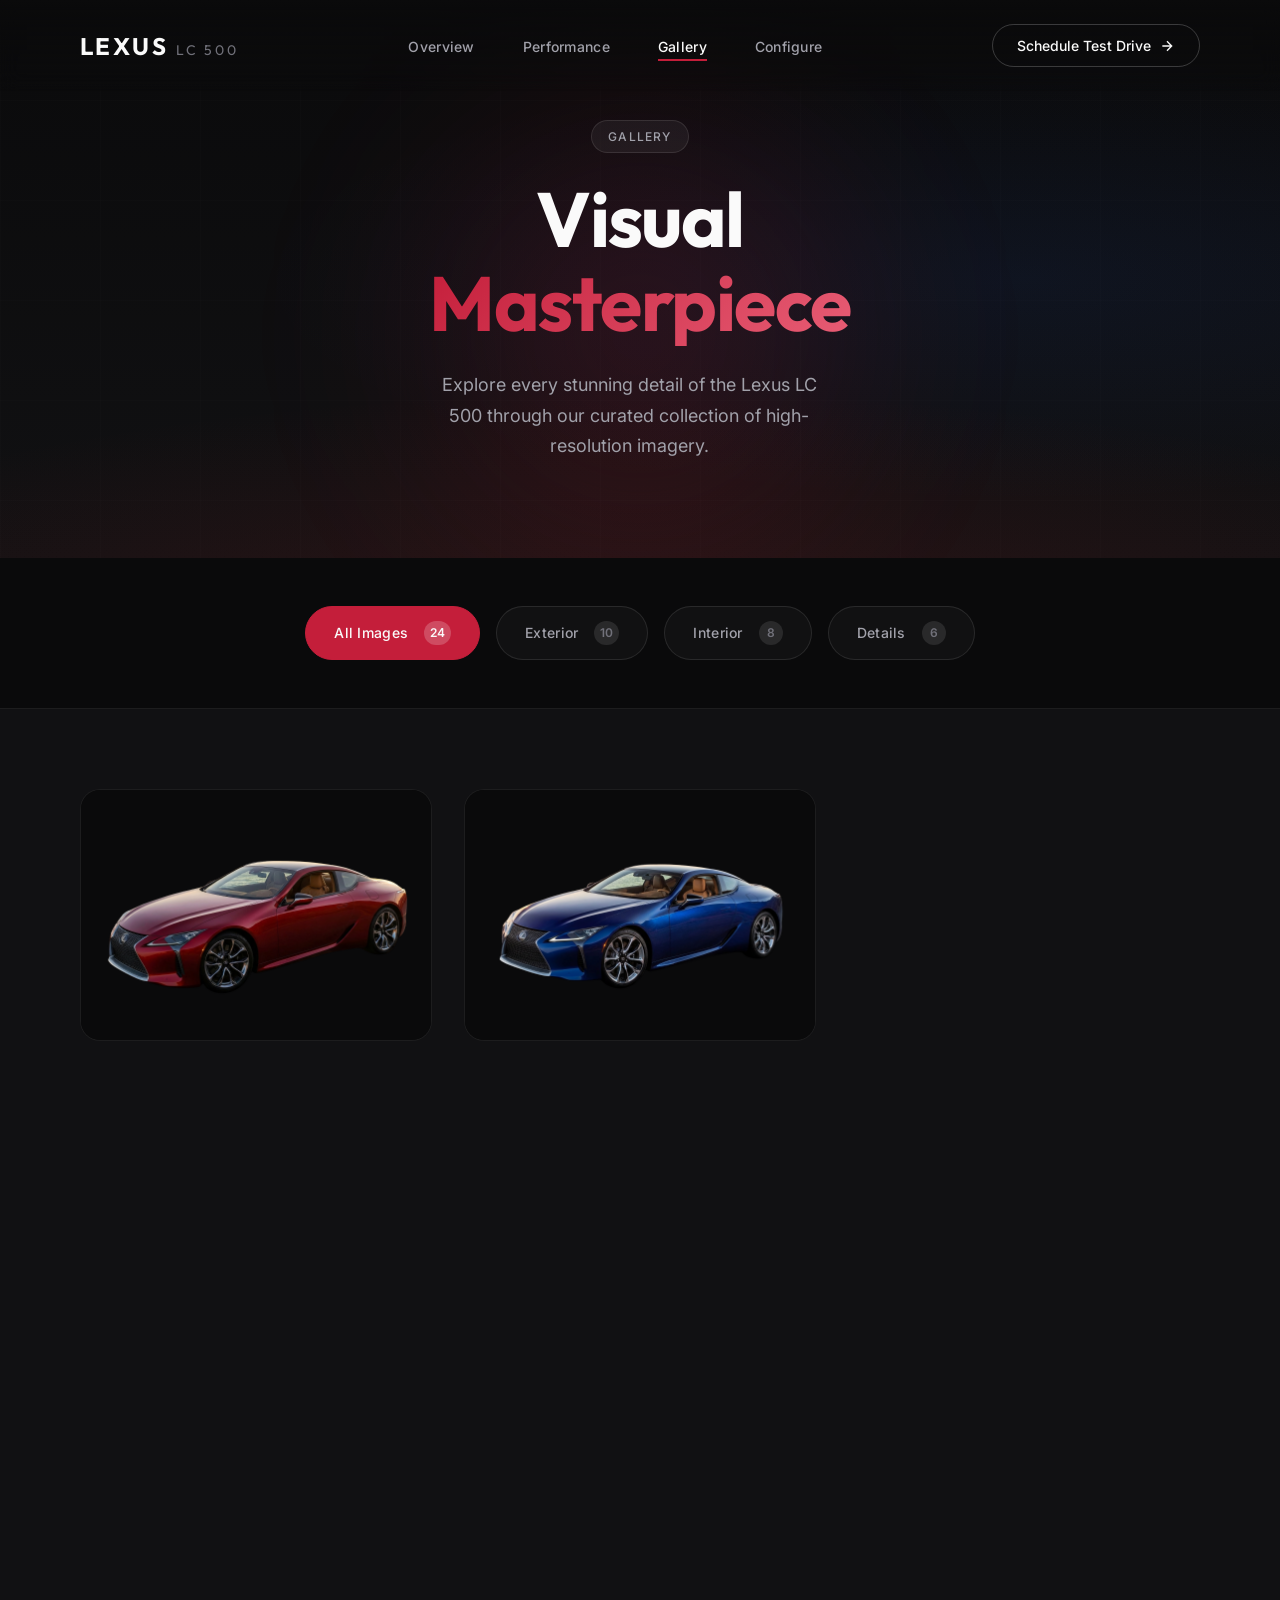
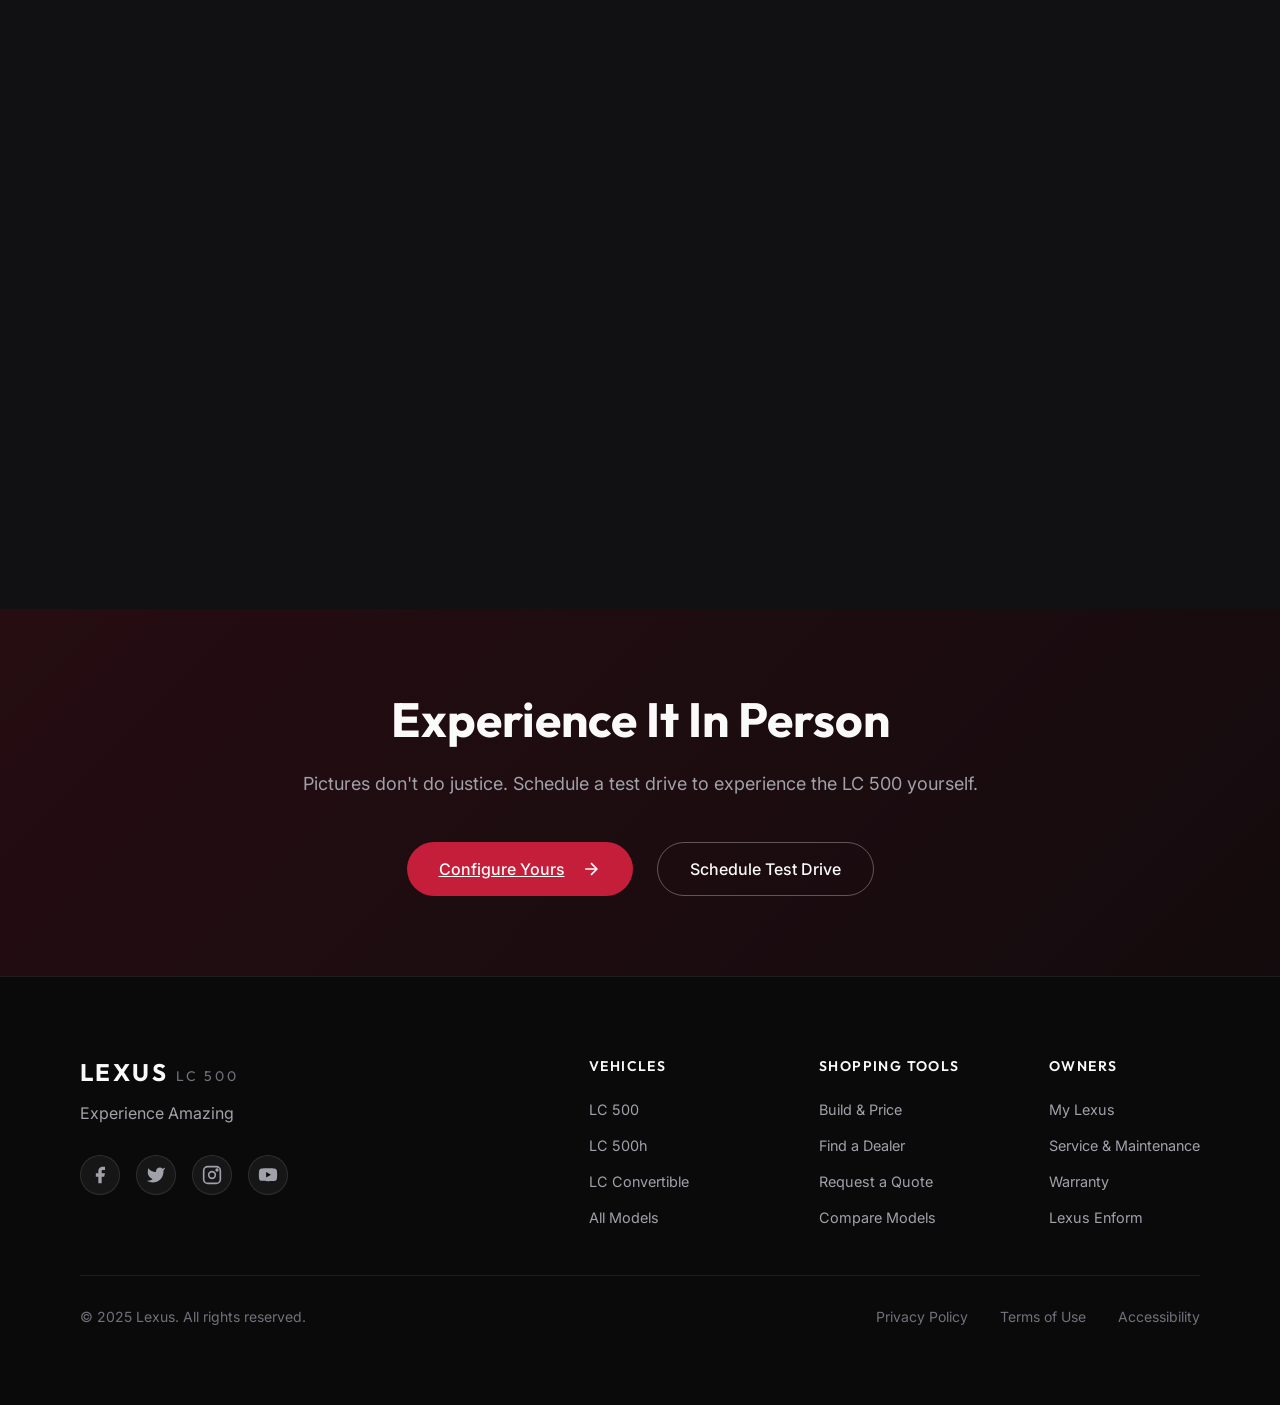
==== gallery.html @ 7bd3a589 "Update project files" ====
<!DOCTYPE html>
<html lang="en">
<head>
  <meta charset="UTF-8">
  <meta name="viewport" content="width=device-width, initial-scale=1.0, maximum-scale=5.0, user-scalable=yes">
  <title>Lexus LC 500 | Gallery</title>
  <link rel="stylesheet" href="style.css">
  <link rel="stylesheet" href="gallery.css">
  <link rel="preconnect" href="https://fonts.googleapis.com">
  <link rel="preconnect" href="https://fonts.gstatic.com" crossorigin>
  <link href="https://fonts.googleapis.com/css2?family=Inter:wght@300;400;500;600;700&family=Outfit:wght@300;400;500;600;700;800&display=swap" rel="stylesheet">
</head>
<body>
  <!-- Navigation -->
  <nav class="navbar">
    <div class="logo">
      <span class="logo-text">LEXUS</span>
      <span class="logo-accent">LC 500</span>
    </div>
    <ul class="nav-links">
      <li><a href="overview.html" class="nav-link">Overview</a></li>
      <li><a href="performance.html" class="nav-link">Performance</a></li>
      <li><a href="gallery.html" class="nav-link active">Gallery</a></li>
      <li><a href="index.html" class="nav-link">Configure</a></li>
    </ul>
    <button class="hamburger" aria-label="Toggle menu" aria-expanded="false">
      <span class="hamburger-line"></span>
      <span class="hamburger-line"></span>
      <span class="hamburger-line"></span>
    </button>
    <button class="cta-button">
      <span>Schedule Test Drive</span>
      <svg width="16" height="16" viewBox="0 0 24 24" fill="none" stroke="currentColor" stroke-width="2">
        <path d="M5 12h14M12 5l7 7-7 7"/>
      </svg>
    </button>
  </nav>

  <!-- Mobile Navigation -->
  <div class="mobile-nav-overlay"></div>
  <div class="mobile-nav">
    <ul class="mobile-nav-links">
      <li><a href="overview.html" class="mobile-nav-link">Overview</a></li>
      <li><a href="performance.html" class="mobile-nav-link">Performance</a></li>
      <li><a href="gallery.html" class="mobile-nav-link active">Gallery</a></li>
      <li><a href="index.html" class="mobile-nav-link">Configure</a></li>
    </ul>
    <button class="mobile-cta-button">
      Schedule Test Drive
      <svg width="16" height="16" viewBox="0 0 24 24" fill="none" stroke="currentColor" stroke-width="2">
        <path d="M5 12h14M12 5l7 7-7 7"/>
      </svg>
    </button>
  </div>

  <!-- Gallery Hero -->
  <section class="gallery-hero">
    <div class="bg-gradient"></div>
    <div class="bg-glow"></div>
    <div class="grid-overlay"></div>
    
    <div class="gallery-hero-content">
      <span class="badge">Gallery</span>
      <h1 class="headline">
        <span class="line">Visual</span>
        <span class="line accent">Masterpiece</span>
      </h1>
      <p class="subtitle">
        Explore every stunning detail of the Lexus LC 500 through our curated collection of high-resolution imagery.
      </p>
    </div>
  </section>

  <!-- Gallery Filters -->
  <section class="gallery-filters-section">
    <div class="filters-container">
      <button class="gallery-filter-btn active" data-filter="all">
        <span>All Images</span>
        <span class="filter-count">24</span>
      </button>
      <button class="gallery-filter-btn" data-filter="exterior">
        <span>Exterior</span>
        <span class="filter-count">10</span>
      </button>
      <button class="gallery-filter-btn" data-filter="interior">
        <span>Interior</span>
        <span class="filter-count">8</span>
      </button>
      <button class="gallery-filter-btn" data-filter="details">
        <span>Details</span>
        <span class="filter-count">6</span>
      </button>
    </div>
  </section>

  <!-- Gallery Grid -->
  <section class="gallery-main">
    <div class="gallery-grid-enhanced">
      <!-- Exterior Images -->
      <div class="gallery-card" data-category="exterior">
        <div class="gallery-card-image">
          <img src="Img/Lexus LC 500 in Infrared color.png" alt="LC 500 Infrared" loading="lazy">
        </div>
        <div class="gallery-card-overlay">
          <div class="gallery-card-info">
            <h3 class="gallery-card-title">Infrared Elegance</h3>
            <p class="gallery-card-category">Exterior</p>
          </div>
          <button class="gallery-expand-btn" aria-label="View fullscreen">
            <svg width="20" height="20" viewBox="0 0 24 24" fill="none" stroke="currentColor" stroke-width="2">
              <path d="M15 3h6v6M9 21H3v-6M21 3l-7 7M3 21l7-7"/>
            </svg>
          </button>
        </div>
      </div>

      <div class="gallery-card" data-category="exterior">
        <div class="gallery-card-image">
          <img src="Img/Lexus LC 500 in Structural Blue.png" alt="LC 500 Structural Blue" loading="lazy">
        </div>
        <div class="gallery-card-overlay">
          <div class="gallery-card-info">
            <h3 class="gallery-card-title">Structural Blue</h3>
            <p class="gallery-card-category">Exterior</p>
          </div>
          <button class="gallery-expand-btn" aria-label="View fullscreen">
            <svg width="20" height="20" viewBox="0 0 24 24" fill="none" stroke="currentColor" stroke-width="2">
              <path d="M15 3h6v6M9 21H3v-6M21 3l-7 7M3 21l7-7"/>
            </svg>
          </button>
        </div>
      </div>

      <div class="gallery-card gallery-card-large" data-category="exterior">
        <div class="gallery-card-image">
          <img src="Img/LC 500 Exterior.png" alt="LC 500 Side Profile" loading="lazy">
        </div>
        <div class="gallery-card-overlay">
          <div class="gallery-card-info">
            <h3 class="gallery-card-title">Flowing Lines</h3>
            <p class="gallery-card-category">Exterior</p>
          </div>
          <button class="gallery-expand-btn" aria-label="View fullscreen">
            <svg width="20" height="20" viewBox="0 0 24 24" fill="none" stroke="currentColor" stroke-width="2">
              <path d="M15 3h6v6M9 21H3v-6M21 3l-7 7M3 21l7-7"/>
            </svg>
          </button>
        </div>
      </div>

      <div class="gallery-card" data-category="exterior">
        <div class="gallery-card-image">
          <img src="Img/Lexus LC 500 in Caviar Black.png" alt="LC 500 Caviar Black" loading="lazy">
        </div>
        <div class="gallery-card-overlay">
          <div class="gallery-card-info">
            <h3 class="gallery-card-title">Caviar Black</h3>
            <p class="gallery-card-category">Exterior</p>
          </div>
          <button class="gallery-expand-btn" aria-label="View fullscreen">
            <svg width="20" height="20" viewBox="0 0 24 24" fill="none" stroke="currentColor" stroke-width="2">
              <path d="M15 3h6v6M9 21H3v-6M21 3l-7 7M3 21l7-7"/>
            </svg>
          </button>
        </div>
      </div>

      <div class="gallery-card" data-category="exterior">
        <div class="gallery-card-image">
          <img src="Img/Lexus LC 500 in Ultra White.png" alt="LC 500 Ultra White" loading="lazy">
        </div>
        <div class="gallery-card-overlay">
          <div class="gallery-card-info">
            <h3 class="gallery-card-title">Ultra White</h3>
            <p class="gallery-card-category">Exterior</p>
          </div>
          <button class="gallery-expand-btn" aria-label="View fullscreen">
            <svg width="20" height="20" viewBox="0 0 24 24" fill="none" stroke="currentColor" stroke-width="2">
              <path d="M15 3h6v6M9 21H3v-6M21 3l-7 7M3 21l7-7"/>
            </svg>
          </button>
        </div>
      </div>

      <!-- Interior Images -->
      <div class="gallery-card gallery-card-wide" data-category="interior">
        <div class="gallery-card-image">
          <img src="Img/LC 500 Interior.png" alt="LC 500 Interior Dashboard" loading="lazy">
        </div>
        <div class="gallery-card-overlay">
          <div class="gallery-card-info">
            <h3 class="gallery-card-title">Driver-Centric Cockpit</h3>
            <p class="gallery-card-category">Interior</p>
          </div>
          <button class="gallery-expand-btn" aria-label="View fullscreen">
            <svg width="20" height="20" viewBox="0 0 24 24" fill="none" stroke="currentColor" stroke-width="2">
              <path d="M15 3h6v6M9 21H3v-6M21 3l-7 7M3 21l7-7"/>
            </svg>
          </button>
        </div>
      </div>

      <div class="gallery-card" data-category="interior">
        <div class="gallery-card-image">
          <img src="Img/LC 500 Seats.png" alt="LC 500 Leather Seats" loading="lazy">
        </div>
        <div class="gallery-card-overlay">
          <div class="gallery-card-info">
            <h3 class="gallery-card-title">Crafted Seating</h3>
            <p class="gallery-card-category">Interior</p>
          </div>
          <button class="gallery-expand-btn" aria-label="View fullscreen">
            <svg width="20" height="20" viewBox="0 0 24 24" fill="none" stroke="currentColor" stroke-width="2">
              <path d="M15 3h6v6M9 21H3v-6M21 3l-7 7M3 21l7-7"/>
            </svg>
          </button>
        </div>
      </div>

      <!-- Detail Images -->
      <div class="gallery-card" data-category="details">
        <div class="gallery-card-image">
          <img src="Img/LC 500 Headlight.png" alt="LC 500 LED Headlight" loading="lazy">
        </div>
        <div class="gallery-card-overlay">
          <div class="gallery-card-info">
            <h3 class="gallery-card-title">LED Precision</h3>
            <p class="gallery-card-category">Details</p>
          </div>
          <button class="gallery-expand-btn" aria-label="View fullscreen">
            <svg width="20" height="20" viewBox="0 0 24 24" fill="none" stroke="currentColor" stroke-width="2">
              <path d="M15 3h6v6M9 21H3v-6M21 3l-7 7M3 21l7-7"/>
            </svg>
          </button>
        </div>
      </div>

      <div class="gallery-card gallery-card-tall" data-category="details">
        <div class="gallery-card-image">
          <img src="Img/LC 500 Wheels.png" alt="LC 500 Forged Wheels" loading="lazy">
        </div>
        <div class="gallery-card-overlay">
          <div class="gallery-card-info">
            <h3 class="gallery-card-title">Forged Perfection</h3>
            <p class="gallery-card-category">Details</p>
          </div>
          <button class="gallery-expand-btn" aria-label="View fullscreen">
            <svg width="20" height="20" viewBox="0 0 24 24" fill="none" stroke="currentColor" stroke-width="2">
              <path d="M15 3h6v6M9 21H3v-6M21 3l-7 7M3 21l7-7"/>
            </svg>
          </button>
        </div>
      </div>

      <div class="gallery-card" data-category="exterior">
        <div class="gallery-card-image">
          <img src="Img/LC 500 Rear.png" alt="LC 500 Rear View" loading="lazy">
        </div>
        <div class="gallery-card-overlay">
          <div class="gallery-card-info">
            <h3 class="gallery-card-title">Sculpted Rear</h3>
            <p class="gallery-card-category">Exterior</p>
          </div>
          <button class="gallery-expand-btn" aria-label="View fullscreen">
            <svg width="20" height="20" viewBox="0 0 24 24" fill="none" stroke="currentColor" stroke-width="2">
              <path d="M15 3h6v6M9 21H3v-6M21 3l-7 7M3 21l7-7"/>
            </svg>
          </button>
        </div>
      </div>

      <div class="gallery-card" data-category="details">
        <div class="gallery-card-image">
          <img src="Img/Spindle Grille.png" alt="Spindle Grille Detail" loading="lazy">
        </div>
        <div class="gallery-card-overlay">
          <div class="gallery-card-info">
            <h3 class="gallery-card-title">Signature Grille</h3>
            <p class="gallery-card-category">Details</p>
          </div>
          <button class="gallery-expand-btn" aria-label="View fullscreen">
            <svg width="20" height="20" viewBox="0 0 24 24" fill="none" stroke="currentColor" stroke-width="2">
              <path d="M15 3h6v6M9 21H3v-6M21 3l-7 7M3 21l7-7"/>
            </svg>
          </button>
        </div>
      </div>

      <div class="gallery-card" data-category="exterior">
        <div class="gallery-card-image">
          <img src="Img/Flowing Silhouette.png" alt="Flowing Silhouette" loading="lazy">
        </div>
        <div class="gallery-card-overlay">
          <div class="gallery-card-info">
            <h3 class="gallery-card-title">Dynamic Profile</h3>
            <p class="gallery-card-category">Exterior</p>
          </div>
          <button class="gallery-expand-btn" aria-label="View fullscreen">
            <svg width="20" height="20" viewBox="0 0 24 24" fill="none" stroke="currentColor" stroke-width="2">
              <path d="M15 3h6v6M9 21H3v-6M21 3l-7 7M3 21l7-7"/>
            </svg>
          </button>
        </div>
      </div>
    </div>
  </section>

  <!-- Lightbox Modal -->
  <div class="lightbox-overlay" id="lightbox">
    <button class="lightbox-close" id="lightboxClose" aria-label="Close lightbox">
      <svg width="32" height="32" viewBox="0 0 24 24" fill="none" stroke="currentColor" stroke-width="2">
        <path d="M18 6L6 18M6 6l12 12"/>
      </svg>
    </button>
    
    <button class="lightbox-nav lightbox-prev" id="lightboxPrev" aria-label="Previous image">
      <svg width="32" height="32" viewBox="0 0 24 24" fill="none" stroke="currentColor" stroke-width="2">
        <path d="M15 18l-6-6 6-6"/>
      </svg>
    </button>
    
    <button class="lightbox-nav lightbox-next" id="lightboxNext" aria-label="Next image">
      <svg width="32" height="32" viewBox="0 0 24 24" fill="none" stroke="currentColor" stroke-width="2">
        <path d="M9 18l6-6-6-6"/>
      </svg>
    </button>
    
    <div class="lightbox-content">
      <img src="" alt="" id="lightboxImage">
      <div class="lightbox-info">
        <h3 class="lightbox-title" id="lightboxTitle"></h3>
        <p class="lightbox-category" id="lightboxCategory"></p>
        <p class="lightbox-counter" id="lightboxCounter"></p>
      </div>
    </div>
  </div>

  <!-- CTA Section -->
  <section class="gallery-cta-section">
    <div class="gallery-cta-content">
      <h2 class="gallery-cta-title">Experience It In Person</h2>
      <p class="gallery-cta-text">Pictures don't do justice. Schedule a test drive to experience the LC 500 yourself.</p>
      <div class="gallery-cta-buttons">
        <a href="index.html" class="cta-button-large">
          <span>Configure Yours</span>
          <svg width="20" height="20" viewBox="0 0 24 24" fill="none" stroke="currentColor" stroke-width="2">
            <path d="M5 12h14M12 5l7 7-7 7"/>
          </svg>
        </a>
        <button class="cta-button-outline">
          <span>Schedule Test Drive</span>
        </button>
      </div>
    </div>
  </section>

  <!-- Footer -->
  <footer class="footer">
    <div class="footer-content">
      <div class="footer-brand">
        <div class="logo">
          <span class="logo-text">LEXUS</span>
          <span class="logo-accent">LC 500</span>
        </div>
        <p class="footer-tagline">Experience Amazing</p>
        <div class="social-links">
          <a href="#" class="social-link" aria-label="Facebook">
            <svg width="20" height="20" viewBox="0 0 24 24" fill="currentColor">
              <path d="M18 2h-3a5 5 0 0 0-5 5v3H7v4h3v8h4v-8h3l1-4h-4V7a1 1 0 0 1 1-1h3z"/>
            </svg>
          </a>
          <a href="#" class="social-link" aria-label="Twitter">
            <svg width="20" height="20" viewBox="0 0 24 24" fill="currentColor">
              <path d="M23 3a10.9 10.9 0 0 1-3.14 1.53 4.48 4.48 0 0 0-7.86 3v1A10.66 10.66 0 0 1 3 4s-4 9 5 13a11.64 11.64 0 0 1-7 2c9 5 20 0 20-11.5a4.5 4.5 0 0 0-.08-.83A7.72 7.72 0 0 0 23 3z"/>
            </svg>
          </a>
          <a href="#" class="social-link" aria-label="Instagram">
            <svg width="20" height="20" viewBox="0 0 24 24" fill="none" stroke="currentColor" stroke-width="2">
              <rect x="2" y="2" width="20" height="20" rx="5"/>
              <circle cx="12" cy="12" r="4"/>
              <circle cx="18" cy="6" r="1"/>
            </svg>
          </a>
          <a href="#" class="social-link" aria-label="YouTube">
            <svg width="20" height="20" viewBox="0 0 24 24" fill="currentColor">
              <path d="M22.54 6.42a2.78 2.78 0 0 0-1.94-2C18.88 4 12 4 12 4s-6.88 0-8.6.46a2.78 2.78 0 0 0-1.94 2A29 29 0 0 0 1 11.75a29 29 0 0 0 .46 5.33A2.78 2.78 0 0 0 3.4 19c1.72.46 8.6.46 8.6.46s6.88 0 8.6-.46a2.78 2.78 0 0 0 1.94-2 29 29 0 0 0 .46-5.25 29 29 0 0 0-.46-5.33z"/>
              <polygon points="9.75 15.02 15.5 11.75 9.75 8.48 9.75 15.02" fill="#0a0a0b"/>
            </svg>
          </a>
        </div>
      </div>

      <div class="footer-links">
        <div class="footer-column">
          <h4 class="footer-heading">Vehicles</h4>
          <ul class="footer-nav">
            <li><a href="#">LC 500</a></li>
            <li><a href="#">LC 500h</a></li>
            <li><a href="#">LC Convertible</a></li>
            <li><a href="#">All Models</a></li>
          </ul>
        </div>
        <div class="footer-column">
          <h4 class="footer-heading">Shopping Tools</h4>
          <ul class="footer-nav">
            <li><a href="#">Build & Price</a></li>
            <li><a href="#">Find a Dealer</a></li>
            <li><a href="#">Request a Quote</a></li>
            <li><a href="#">Compare Models</a></li>
          </ul>
        </div>
        <div class="footer-column">
          <h4 class="footer-heading">Owners</h4>
          <ul class="footer-nav">
            <li><a href="#">My Lexus</a></li>
            <li><a href="#">Service & Maintenance</a></li>
            <li><a href="#">Warranty</a></li>
            <li><a href="#">Lexus Enform</a></li>
          </ul>
        </div>
      </div>
    </div>

    <div class="footer-bottom">
      <p class="copyright">&copy; 2025 Lexus. All rights reserved.</p>
      <div class="footer-legal">
        <a href="#">Privacy Policy</a>
        <a href="#">Terms of Use</a>
        <a href="#">Accessibility</a>
      </div>
    </div>
  </footer>

  <script src="script.js"></script>
  <script src="gallery.js"></script>
</body>
</html>
---- style.css ----
/* ========================================
   CSS Variables & Reset
======================================== */
:root {
  /* Colors */
  --bg-primary: #0a0a0b;
  --bg-secondary: #111113;
  --text-primary: #fafafa;
  --text-secondary: #a1a1aa;
  --text-muted: #71717a;
  --accent-red: #c41e3a;
  --accent-blue: #1e3a5f;
  --accent-glow: rgba(196, 30, 58, 0.4);

  /* Typography */
  --font-display: "Outfit", sans-serif;
  --font-body: "Inter", sans-serif;

  /* Spacing */
  --space-xs: 0.5rem;
  --space-sm: 1rem;
  --space-md: 1.5rem;
  --space-lg: 2rem;
  --space-xl: 3rem;
  --space-2xl: 5rem;

  /* Transitions */
  --ease-out-expo: cubic-bezier(0.16, 1, 0.3, 1);
  --ease-out-quart: cubic-bezier(0.25, 1, 0.5, 1);
  --duration-fast: 200ms;
  --duration-normal: 400ms;
  --duration-slow: 800ms;
}

*,
*::before,
*::after {
  margin: 0;
  padding: 0;
  box-sizing: border-box;
}

html {
  scroll-behavior: smooth;
}

body {
  font-family: var(--font-body);
  background: var(--bg-primary);
  color: var(--text-primary);
  overflow-x: hidden;
  -webkit-font-smoothing: antialiased;
}

/* ========================================
   Navigation
======================================== */
.navbar {
  position: fixed;
  top: 0;
  left: 0;
  right: 0;
  z-index: 100;
  display: flex;
  align-items: center;
  justify-content: space-between;
  padding: var(--space-md) var(--space-2xl);
  background: linear-gradient(to bottom, rgba(10, 10, 11, 0.9), transparent);
  backdrop-filter: blur(10px);
}

.logo {
  display: flex;
  align-items: baseline;
  gap: var(--space-xs);
}

.logo-text {
  font-family: var(--font-display);
  font-size: 1.5rem;
  font-weight: 700;
  letter-spacing: 0.1em;
}

.logo-accent {
  font-family: var(--font-display);
  font-size: 0.875rem;
  font-weight: 400;
  color: var(--text-muted);
  letter-spacing: 0.2em;
}

.nav-links {
  display: flex;
  list-style: none;
  gap: var(--space-xl);
}

.nav-link {
  color: var(--text-secondary);
  text-decoration: none;
  font-size: 0.875rem;
  font-weight: 500;
  letter-spacing: 0.02em;
  transition: color var(--duration-fast) var(--ease-out-quart);
  position: relative;
}

.nav-link::after {
  content: "";
  position: absolute;
  bottom: -6px;
  left: 0;
  width: 0;
  height: 2px;
  background: var(--accent-red);
  transition: width var(--duration-normal) var(--ease-out-expo);
}

.nav-link:hover,
.nav-link.active {
  color: var(--text-primary);
}

.nav-link:hover::after,
.nav-link.active::after {
  width: 100%;
}

.cta-button {
  display: flex;
  align-items: center;
  gap: var(--space-xs);
  padding: 0.75rem 1.5rem;
  background: transparent;
  border: 1px solid rgba(255, 255, 255, 0.2);
  border-radius: 100px;
  color: var(--text-primary);
  font-family: var(--font-body);
  font-size: 0.875rem;
  font-weight: 500;
  cursor: pointer;
  transition: all var(--duration-normal) var(--ease-out-expo);
}

.cta-button:hover {
  background: var(--text-primary);
  color: var(--bg-primary);
  border-color: var(--text-primary);
  transform: scale(1.02);
}

.cta-button svg {
  transition: transform var(--duration-normal) var(--ease-out-expo);
}

.cta-button:hover svg {
  transform: translateX(4px);
}

/* Hamburger Menu */
.hamburger {
  display: none;
  flex-direction: column;
  justify-content: center;
  align-items: center;
  gap: 5px;
  width: 40px;
  height: 40px;
  background: transparent;
  border: 1px solid rgba(255, 255, 255, 0.2);
  border-radius: 8px;
  cursor: pointer;
  padding: 8px;
  transition: all var(--duration-normal) var(--ease-out-expo);
  z-index: 110;
}

.hamburger:hover {
  border-color: rgba(255, 255, 255, 0.4);
  background: rgba(255, 255, 255, 0.05);
}

.hamburger-line {
  width: 20px;
  height: 2px;
  background: var(--text-primary);
  border-radius: 2px;
  transition: all var(--duration-normal) var(--ease-out-expo);
}

.hamburger.active .hamburger-line:nth-child(1) {
  transform: rotate(45deg) translate(5px, 5px);
}

.hamburger.active .hamburger-line:nth-child(2) {
  opacity: 0;
  transform: translateX(-10px);
}

.hamburger.active .hamburger-line:nth-child(3) {
  transform: rotate(-45deg) translate(5px, -5px);
}

/* Mobile Navigation Overlay */
.mobile-nav-overlay {
  position: fixed;
  inset: 0;
  background: rgba(0, 0, 0, 0.7);
  backdrop-filter: blur(5px);
  opacity: 0;
  visibility: hidden;
  transition: all var(--duration-normal) var(--ease-out-expo);
  z-index: 95;
}

.mobile-nav-overlay.active {
  opacity: 1;
  visibility: visible;
}

/* Mobile Navigation Panel */
.mobile-nav {
  position: fixed;
  top: 0;
  right: -100%;
  width: 280px;
  max-width: 80vw;
  height: 100vh;
  background: var(--bg-secondary);
  border-left: 1px solid rgba(255, 255, 255, 0.1);
  padding: 100px var(--space-lg) var(--space-lg);
  display: flex;
  flex-direction: column;
  gap: var(--space-xl);
  z-index: 99;
  transition: right var(--duration-normal) var(--ease-out-expo);
}

.mobile-nav.active {
  right: 0;
}

.mobile-nav-links {
  list-style: none;
  display: flex;
  flex-direction: column;
  gap: var(--space-sm);
}

.mobile-nav-link {
  display: block;
  color: var(--text-secondary);
  text-decoration: none;
  font-size: 1.125rem;
  font-weight: 500;
  padding: var(--space-sm) 0;
  border-bottom: 1px solid rgba(255, 255, 255, 0.05);
  transition: all var(--duration-fast) var(--ease-out-quart);
}

.mobile-nav-link:hover,
.mobile-nav-link.active {
  color: var(--text-primary);
  padding-left: var(--space-sm);
}

.mobile-nav-link.active {
  color: var(--accent-red);
}

.mobile-cta-button {
  display: flex;
  align-items: center;
  justify-content: center;
  gap: var(--space-xs);
  padding: 1rem 1.5rem;
  background: var(--accent-red);
  border: none;
  border-radius: 100px;
  color: var(--text-primary);
  font-family: var(--font-body);
  font-size: 0.9rem;
  font-weight: 500;
  cursor: pointer;
  transition: all var(--duration-normal) var(--ease-out-expo);
  margin-top: auto;
}

.mobile-cta-button:hover {
  background: #a01830;
  transform: scale(1.02);
}

.mobile-cta-button svg {
  transition: transform var(--duration-normal) var(--ease-out-expo);
}

.mobile-cta-button:hover svg {
  transform: translateX(4px);
}

/* ========================================
   3D Modal Styles
======================================== */
.modal-overlay {
  position: fixed;
  inset: 0;
  background: rgba(0, 0, 0, 0.95);
  backdrop-filter: blur(10px);
  z-index: 1000;
  display: flex;
  align-items: center;
  justify-content: center;
  opacity: 0;
  visibility: hidden;
  transition: all var(--duration-normal) var(--ease-out-expo);
}

.modal-overlay.active {
  opacity: 1;
  visibility: visible;
}

.modal-content {
  position: relative;
  width: 95%;
  max-width: 1200px;
  height: 85vh;
  background: var(--bg-secondary);
  border: 1px solid rgba(255, 255, 255, 0.1);
  border-radius: 24px;
  overflow: hidden;
  display: flex;
  flex-direction: column;
  transform: scale(0.9) translateY(20px);
  transition: transform var(--duration-normal) var(--ease-out-expo);
}

.modal-overlay.active .modal-content {
  transform: scale(1) translateY(0);
}

.modal-close {
  position: absolute;
  top: var(--space-md);
  right: var(--space-md);
  width: 48px;
  height: 48px;
  display: flex;
  align-items: center;
  justify-content: center;
  background: rgba(255, 255, 255, 0.1);
  border: 1px solid rgba(255, 255, 255, 0.2);
  border-radius: 50%;
  color: var(--text-primary);
  cursor: pointer;
  transition: all var(--duration-fast) var(--ease-out-expo);
  z-index: 10;
}

.modal-close:hover {
  background: var(--accent-red);
  border-color: var(--accent-red);
  transform: rotate(90deg);
}

.modal-header {
  padding: var(--space-lg);
  text-align: center;
  border-bottom: 1px solid rgba(255, 255, 255, 0.1);
}

.modal-title {
  font-family: var(--font-display);
  font-size: 1.5rem;
  font-weight: 700;
  margin-bottom: var(--space-xs);
}

.modal-subtitle {
  font-size: 0.875rem;
  color: var(--text-muted);
}

#canvas-container {
  flex: 1;
  position: relative;
  background: radial-gradient(ellipse at center, #1a1a1d 0%, #0a0a0b 100%);
}

#canvas-container canvas {
  width: 100% !important;
  height: 100% !important;
  display: block;
}

.loading-spinner {
  position: absolute;
  top: 50%;
  left: 50%;
  transform: translate(-50%, -50%);
  display: flex;
  flex-direction: column;
  align-items: center;
  gap: var(--space-md);
  color: var(--text-secondary);
  font-size: 0.9rem;
}

.spinner {
  width: 48px;
  height: 48px;
  border: 3px solid rgba(255, 255, 255, 0.1);
  border-top-color: var(--accent-red);
  border-radius: 50%;
  animation: spin 1s linear infinite;
}

@keyframes spin {
  to {
    transform: rotate(360deg);
  }
}

.loading-spinner.hidden {
  display: none;
}

/* ========================================
   3D Color Picker Panel
======================================== */
/* Added styles for 3D viewer color picker */
.color-picker-3d {
  position: absolute;
  bottom: var(--space-lg);
  left: 50%;
  transform: translateX(-50%);
  display: flex;
  flex-direction: column;
  align-items: center;
  gap: var(--space-sm);
  padding: var(--space-md) var(--space-xl);
  background: rgba(10, 10, 11, 0.85);
  backdrop-filter: blur(20px);
  border: 1px solid rgba(255, 255, 255, 0.1);
  border-radius: 100px;
  z-index: 10;
  opacity: 0;
  transform: translateX(-50%) translateY(20px);
  transition: all var(--duration-normal) var(--ease-out-expo);
}

.color-picker-3d.visible {
  opacity: 1;
  transform: translateX(-50%) translateY(0);
}

.picker-label {
  font-size: 0.7rem;
  font-weight: 600;
  text-transform: uppercase;
  letter-spacing: 0.1em;
  color: var(--text-muted);
}

.picker-options {
  display: flex;
  gap: var(--space-sm);
}

.picker-btn {
  position: relative;
  width: 40px;
  height: 40px;
  border-radius: 50%;
  border: none;
  cursor: pointer;
  transition: transform var(--duration-fast) var(--ease-out-expo);
  background: transparent;
  padding: 0;
}

.picker-btn:hover {
  transform: scale(1.15);
}

.picker-fill {
  position: absolute;
  inset: 4px;
  border-radius: 50%;
  transition: all var(--duration-fast) var(--ease-out-expo);
}

.picker-ring {
  position: absolute;
  inset: 0;
  border-radius: 50%;
  border: 2px solid transparent;
  transition: all var(--duration-fast) var(--ease-out-expo);
}

.picker-btn.active .picker-ring {
  border-color: var(--accent-red);
  inset: -4px;
}

.picker-btn[data-color="white"] .picker-fill {
  border: 1px solid rgba(255, 255, 255, 0.3);
}

.picker-color-name {
  font-size: 0.85rem;
  font-weight: 500;
  color: var(--text-secondary);
  min-width: 100px;
  text-align: center;
}

/* ========================================
   View in 3D Button
======================================== */
.view-3d-button {
  display: inline-flex;
  align-items: center;
  gap: var(--space-sm);
  padding: 1rem 2rem;
  margin-top: var(--space-lg);
  background: linear-gradient(135deg, var(--accent-red), #e85d75);
  border: none;
  border-radius: 100px;
  color: var(--text-primary);
  font-family: var(--font-body);
  font-size: 1rem;
  font-weight: 600;
  cursor: pointer;
  transition: all var(--duration-normal) var(--ease-out-expo);
  box-shadow: 0 10px 40px rgba(196, 30, 58, 0.3);
}

.view-3d-button:hover {
  transform: translateY(-3px) scale(1.02);
  box-shadow: 0 15px 50px rgba(196, 30, 58, 0.4);
}

.view-3d-button:active {
  transform: translateY(-1px) scale(0.98);
}

.view-3d-button svg {
  transition: transform var(--duration-normal) var(--ease-out-expo);
}

.view-3d-button:hover svg {
  transform: rotateY(180deg);
}

/* ========================================
   Hero Section
======================================== */
.hero {
  position: relative;
  min-height: 100vh;
  display: flex;
  align-items: center;
  overflow: hidden;
}

/* Background Elements */
.bg-gradient {
  position: absolute;
  inset: 0;
  background:
    radial-gradient(
      ellipse 80% 50% at 50% 120%,
      rgba(220, 38, 38, 0.15),
      transparent
    ),
    radial-gradient(
      ellipse 60% 40% at 80% 50%,
      rgba(37, 99, 235, 0.08),
      transparent
    ),
    linear-gradient(180deg, var(--bg-primary) 0%, var(--bg-secondary) 100%);
}

.bg-glow {
  position: absolute;
  width: 600px;
  height: 600px;
  left: 50%;
  top: 60%;
  transform: translate(-50%, -50%);
  background: radial-gradient(circle, var(--accent-glow), transparent 70%);
  opacity: 0.5;
  filter: blur(80px);
  pointer-events: none;
  transition: background var(--duration-slow) var(--ease-out-expo);
}

.grid-overlay {
  position: absolute;
  inset: 0;
  background-image:
    linear-gradient(rgba(255, 255, 255, 0.02) 1px, transparent 1px),
    linear-gradient(90deg, rgba(255, 255, 255, 0.02) 1px, transparent 1px);
  background-size: 100px 100px;
  opacity: 0.5;
}

/* Hero Content Layout */
.hero-content {
  position: relative;
  width: 100%;
  max-width: 1600px;
  margin: 0 auto;
  padding: var(--space-2xl);
  display: grid;
  grid-template-columns: 1fr 1.5fr auto;
  align-items: center;
  gap: var(--space-xl);
}

/* Text Content */
.text-content {
  z-index: 10;
  opacity: 0;
  transform: translateY(30px);
  animation: fadeInUp 1s var(--ease-out-expo) 0.3s forwards;
}

.badge {
  display: inline-block;
  padding: 0.5rem 1rem;
  background: rgba(255, 255, 255, 0.05);
  border: 1px solid rgba(255, 255, 255, 0.1);
  border-radius: 100px;
  font-size: 0.75rem;
  font-weight: 500;
  letter-spacing: 0.1em;
  text-transform: uppercase;
  color: var(--text-secondary);
  margin-bottom: var(--space-md);
}

.headline {
  font-family: var(--font-display);
  font-size: clamp(3rem, 6vw, 5rem);
  font-weight: 700;
  line-height: 1.1;
  letter-spacing: -0.02em;
  margin-bottom: var(--space-md);
}

.headline .line {
  display: block;
}

.headline .accent {
  background: linear-gradient(135deg, var(--accent-red), #e85d75);
  -webkit-background-clip: text;
  -webkit-text-fill-color: transparent;
  background-clip: text;
}

.subtitle {
  font-size: 1.125rem;
  line-height: 1.7;
  color: var(--text-secondary);
  max-width: 400px;
  margin-bottom: var(--space-xl);
}

/* Stats */
.stats {
  display: flex;
  gap: var(--space-xl);
}

.stat {
  display: flex;
  flex-direction: column;
  gap: var(--space-xs);
}

.stat-value {
  font-family: var(--font-display);
  font-size: 2rem;
  font-weight: 600;
  letter-spacing: -0.02em;
}

.stat-value small {
  font-size: 1rem;
  font-weight: 400;
  color: var(--text-muted);
  margin-left: 2px;
}

.stat-label {
  font-size: 0.75rem;
  font-weight: 500;
  text-transform: uppercase;
  letter-spacing: 0.1em;
  color: var(--text-muted);
}

/* ========================================
   Car Display
======================================== */
.car-container {
  position: relative;
  display: flex;
  align-items: center;
  justify-content: center;
}

.car-wrapper {
  position: relative;
  width: 100%;
  max-width: 800px;
  opacity: 0;
  transform: translateX(-100px);
  animation: slideInCar 1.2s var(--ease-out-expo) 0.5s forwards;
}

.car-image {
  width: 100%;
  height: auto;
  object-fit: contain;
  position: absolute;
  top: 0;
  left: 0;
  opacity: 0;
  transform: scale(0.95);
  transition:
    opacity var(--duration-slow) var(--ease-out-expo),
    transform var(--duration-slow) var(--ease-out-expo);
  filter: drop-shadow(0 40px 80px rgba(0, 0, 0, 0.5));
}

.car-image:first-child {
  position: relative;
}

.car-image.active {
  opacity: 1;
  transform: scale(1);
  animation: floatCar 4s ease-in-out infinite;
  animation-delay: 1.7s;
}

.car-shadow {
  position: absolute;
  bottom: -40px;
  left: 50%;
  transform: translateX(-50%);
  width: 70%;
  height: 40px;
  background: radial-gradient(ellipse, rgba(0, 0, 0, 0.4), transparent 70%);
  filter: blur(20px);
  opacity: 0;
  animation: fadeIn 1s var(--ease-out-expo) 1.2s forwards;
}

/* ========================================
   Color Panel
======================================== */
.color-panel {
  display: flex;
  flex-direction: column;
  align-items: center;
  gap: var(--space-md);
  padding: var(--space-lg);
  background: rgba(255, 255, 255, 0.03);
  border: 1px solid rgba(255, 255, 255, 0.08);
  border-radius: 24px;
  backdrop-filter: blur(20px);
  opacity: 0;
  transform: translateX(30px);
  animation: fadeInRight 1s var(--ease-out-expo) 0.8s forwards;
}

.panel-label {
  font-size: 0.75rem;
  font-weight: 500;
  text-transform: uppercase;
  letter-spacing: 0.15em;
  color: var(--text-muted);
}

.color-options {
  display: flex;
  flex-direction: column;
  gap: var(--space-sm);
}

.color-btn {
  position: relative;
  width: 48px;
  height: 48px;
  border-radius: 50%;
  border: none;
  background: transparent;
  cursor: pointer;
  transition: transform var(--duration-fast) var(--ease-out-expo);
}

.color-btn:hover {
  transform: scale(1.1);
}

.color-btn:active {
  transform: scale(0.95);
}

.color-fill {
  position: absolute;
  inset: 6px;
  border-radius: 50%;
  transition: transform var(--duration-normal) var(--ease-out-expo);
}

.color-ring {
  position: absolute;
  inset: 0;
  border-radius: 50%;
  border: 2px solid transparent;
  transition:
    border-color var(--duration-normal) var(--ease-out-expo),
    box-shadow var(--duration-normal) var(--ease-out-expo);
}

.color-btn.active .color-ring {
  border-color: rgba(255, 255, 255, 0.6);
  box-shadow: 0 0 20px var(--accent-glow);
}

.color-btn.active .color-fill {
  transform: scale(0.85);
}

.color-name {
  font-size: 0.875rem;
  font-weight: 500;
  color: var(--text-secondary);
  text-align: center;
  min-width: 100px;
  transition: opacity var(--duration-fast) var(--ease-out-expo);
}

/* ========================================
   Scroll Indicator
======================================== */
.scroll-indicator {
  position: absolute;
  bottom: var(--space-xl);
  left: 50%;
  transform: translateX(-50%);
  display: flex;
  flex-direction: column;
  align-items: center;
  gap: var(--space-sm);
  opacity: 0;
  animation: fadeIn 1s var(--ease-out-expo) 1.5s forwards;
}

.scroll-indicator span {
  font-size: 0.75rem;
  font-weight: 500;
  text-transform: uppercase;
  letter-spacing: 0.15em;
  color: var(--text-muted);
}

.scroll-line {
  width: 1px;
  height: 40px;
  background: linear-gradient(to bottom, var(--text-muted), transparent);
  animation: scrollPulse 2s ease-in-out infinite;
}

/* ========================================
   Animations
======================================== */
@keyframes fadeInUp {
  to {
    opacity: 1;
    transform: translateY(0);
  }
}

@keyframes fadeIn {
  to {
    opacity: 1;
  }
}

@keyframes fadeInRight {
  to {
    opacity: 1;
    transform: translateX(0);
  }
}

@keyframes slideInCar {
  to {
    opacity: 1;
    transform: translateX(0);
  }
}

@keyframes floatCar {
  0%,
  100% {
    transform: scale(1) translateY(0);
  }
  50% {
    transform: scale(1) translateY(-10px);
  }
}

@keyframes scrollPulse {
  0%,
  100% {
    opacity: 0.3;
    transform: scaleY(1);
  }
  50% {
    opacity: 1;
    transform: scaleY(1.2);
  }
}

/* Color-specific glow transitions */
.bg-glow.red {
  background: radial-gradient(circle, rgba(220, 38, 38, 0.4), transparent 70%);
}

.bg-glow.blue {
  background: radial-gradient(circle, rgba(37, 99, 235, 0.4), transparent 70%);
}

.bg-glow.black {
  background: radial-gradient(circle, rgba(39, 39, 42, 0.4), transparent 70%);
}

.bg-glow.white {
  background: radial-gradient(
    circle,
    rgba(250, 250, 250, 0.2),
    transparent 70%
  );
}

/* ========================================
   Section Styles (Shared)
======================================== */
.section-header {
  text-align: center;
  max-width: 700px;
  margin: 0 auto var(--space-2xl);
}

.section-badge {
  display: inline-block;
  padding: 0.5rem 1rem;
  background: rgba(255, 255, 255, 0.05);
  border: 1px solid rgba(255, 255, 255, 0.1);
  border-radius: 100px;
  font-size: 0.75rem;
  font-weight: 500;
  letter-spacing: 0.1em;
  text-transform: uppercase;
  color: var(--text-secondary);
  margin-bottom: var(--space-md);
}

.section-title {
  font-family: var(--font-display);
  font-size: clamp(2rem, 4vw, 3rem);
  font-weight: 700;
  line-height: 1.2;
  margin-bottom: var(--space-md);
}

.section-title .accent {
  background: linear-gradient(135deg, var(--accent-red), #e85d75);
  -webkit-background-clip: text;
  -webkit-text-fill-color: transparent;
  background-clip: text;
}

.section-subtitle {
  font-size: 1.125rem;
  line-height: 1.7;
  color: var(--text-secondary);
}

/* ========================================
   Performance Section
======================================== */
.performance {
  padding: var(--space-2xl);
  background: var(--bg-secondary);
}

.performance-grid {
  display: grid;
  grid-template-columns: repeat(3, 1fr);
  gap: var(--space-lg);
  max-width: 1400px;
  margin: 0 auto;
}

.performance-card {
  background: rgba(255, 255, 255, 0.03);
  border: 1px solid rgba(255, 255, 255, 0.08);
  border-radius: 20px;
  padding: var(--space-lg);
  transition: all var(--duration-normal) var(--ease-out-expo);
}

.performance-card:hover {
  border-color: rgba(196, 30, 58, 0.3);
  transform: translateY(-5px);
  box-shadow: 0 20px 40px rgba(0, 0, 0, 0.3);
}

.performance-card.featured {
  grid-column: 1;
  grid-row: 1 / 3;
  background: linear-gradient(
    135deg,
    rgba(196, 30, 58, 0.1),
    rgba(196, 30, 58, 0.05)
  );
  border-color: rgba(196, 30, 58, 0.2);
}

.card-icon {
  width: 64px;
  height: 64px;
  display: flex;
  align-items: center;
  justify-content: center;
  background: rgba(255, 255, 255, 0.05);
  border-radius: 16px;
  margin-bottom: var(--space-md);
  color: var(--accent-red);
}

.performance-card.featured .card-icon {
  width: 80px;
  height: 80px;
  background: rgba(196, 30, 58, 0.2);
}

.card-title {
  font-family: var(--font-display);
  font-size: 1.25rem;
  font-weight: 600;
  margin-bottom: var(--space-sm);
}

.performance-card.featured .card-title {
  font-size: 1.5rem;
}

.card-description {
  font-size: 0.9rem;
  line-height: 1.6;
  color: var(--text-secondary);
}

.card-stats {
  display: flex;
  gap: var(--space-xl);
  margin-top: var(--space-lg);
  padding-top: var(--space-lg);
  border-top: 1px solid rgba(255, 255, 255, 0.1);
}

.card-stat {
  display: flex;
  flex-direction: column;
  gap: var(--space-xs);
}

.card-stat-value {
  font-family: var(--font-display);
  font-size: 2.5rem;
  font-weight: 700;
  color: var(--accent-red);
}

.card-stat-label {
  font-size: 0.75rem;
  text-transform: uppercase;
  letter-spacing: 0.1em;
  color: var(--text-muted);
}

/* ========================================
   Gallery Section
======================================== */
.gallery {
  padding: var(--space-2xl);
  background: var(--bg-primary);
}

.gallery-filters {
  display: flex;
  justify-content: center;
  gap: var(--space-sm);
  margin-bottom: var(--space-xl);
  flex-wrap: wrap;
}

.filter-btn {
  padding: 0.75rem 1.5rem;
  background: transparent;
  border: 1px solid rgba(255, 255, 255, 0.2);
  border-radius: 100px;
  color: var(--text-secondary);
  font-family: var(--font-body);
  font-size: 0.875rem;
  font-weight: 500;
  cursor: pointer;
  transition: all var(--duration-normal) var(--ease-out-expo);
}

.filter-btn:hover {
  border-color: rgba(255, 255, 255, 0.4);
  color: var(--text-primary);
}

.filter-btn.active {
  background: var(--accent-red);
  border-color: var(--accent-red);
  color: var(--text-primary);
}

.gallery-grid {
  display: grid;
  grid-template-columns: repeat(3, 1fr);
  gap: var(--space-md);
  max-width: 1400px;
  margin: 0 auto;
}

.gallery-item {
  position: relative;
  border-radius: 16px;
  overflow: hidden;
  aspect-ratio: 4 / 3;
  cursor: pointer;
}

.gallery-item.large {
  grid-row: span 2;
  aspect-ratio: auto;
}

.gallery-item img {
  width: 100%;
  height: 100%;
  object-fit: cover;
  transition: transform var(--duration-slow) var(--ease-out-expo);
}

.gallery-item:hover img {
  transform: scale(1.05);
}

.gallery-overlay {
  position: absolute;
  inset: 0;
  background: linear-gradient(to top, rgba(0, 0, 0, 0.8), transparent);
  opacity: 0;
  display: flex;
  align-items: flex-end;
  padding: var(--space-lg);
  transition: opacity var(--duration-normal) var(--ease-out-expo);
}

.gallery-item:hover .gallery-overlay {
  opacity: 1;
}

.gallery-label {
  font-size: 1rem;
  font-weight: 500;
  color: var(--text-primary);
}

.gallery-item.hidden {
  display: none;
}

/* ========================================
   Features Section
======================================== */
.features {
  padding: var(--space-2xl);
  background: var(--bg-secondary);
}

.features-grid {
  display: grid;
  grid-template-columns: repeat(3, 1fr);
  gap: var(--space-lg);
  max-width: 1400px;
  margin: 0 auto var(--space-2xl);
}

.feature-card {
  background: rgba(255, 255, 255, 0.03);
  border: 1px solid rgba(255, 255, 255, 0.08);
  border-radius: 20px;
  padding: var(--space-lg);
  transition: all var(--duration-normal) var(--ease-out-expo);
}

.feature-card:hover {
  border-color: rgba(196, 30, 58, 0.3);
  transform: translateY(-5px);
}

.feature-icon {
  width: 64px;
  height: 64px;
  display: flex;
  align-items: center;
  justify-content: center;
  background: rgba(196, 30, 58, 0.1);
  border-radius: 16px;
  margin-bottom: var(--space-md);
  color: var(--accent-red);
}

.feature-title {
  font-family: var(--font-display);
  font-size: 1.125rem;
  font-weight: 600;
  margin-bottom: var(--space-sm);
}

.feature-description {
  font-size: 0.9rem;
  line-height: 1.6;
  color: var(--text-secondary);
}

/* CTA Banner */
.cta-banner {
  display: flex;
  align-items: center;
  justify-content: space-between;
  gap: var(--space-xl);
  max-width: 1400px;
  margin: 0 auto;
  padding: var(--space-xl);
  background: linear-gradient(
    135deg,
    rgba(196, 30, 58, 0.15),
    rgba(196, 30, 58, 0.05)
  );
  border: 1px solid rgba(196, 30, 58, 0.3);
  border-radius: 24px;
}

.cta-content {
  flex: 1;
}

.cta-title {
  font-family: var(--font-display);
  font-size: 1.5rem;
  font-weight: 600;
  margin-bottom: var(--space-xs);
}

.cta-text {
  color: var(--text-secondary);
}

.cta-button-large {
  display: flex;
  align-items: center;
  gap: var(--space-sm);
  padding: 1rem 2rem;
  background: var(--accent-red);
  border: none;
  border-radius: 100px;
  color: var(--text-primary);
  font-family: var(--font-body);
  font-size: 1rem;
  font-weight: 500;
  cursor: pointer;
  transition: all var(--duration-normal) var(--ease-out-expo);
  white-space: nowrap;
}

.cta-button-large:hover {
  background: #a01830;
  transform: scale(1.02);
}

.cta-button-large svg {
  transition: transform var(--duration-normal) var(--ease-out-expo);
}

.cta-button-large:hover svg {
  transform: translateX(4px);
}

/* ========================================
   Footer
======================================== */
.footer {
  padding: var(--space-2xl);
  background: var(--bg-primary);
  border-top: 1px solid rgba(255, 255, 255, 0.08);
}

.footer-content {
  display: flex;
  justify-content: space-between;
  gap: var(--space-2xl);
  max-width: 1400px;
  margin: 0 auto var(--space-xl);
}

.footer-brand {
  max-width: 300px;
}

.footer-tagline {
  color: var(--text-secondary);
  margin-top: var(--space-sm);
  margin-bottom: var(--space-lg);
}

.social-links {
  display: flex;
  gap: var(--space-sm);
}

.social-link {
  width: 40px;
  height: 40px;
  display: flex;
  align-items: center;
  justify-content: center;
  background: rgba(255, 255, 255, 0.05);
  border: 1px solid rgba(255, 255, 255, 0.1);
  border-radius: 50%;
  color: var(--text-secondary);
  transition: all var(--duration-normal) var(--ease-out-expo);
}

.social-link:hover {
  background: var(--accent-red);
  border-color: var(--accent-red);
  color: var(--text-primary);
}

.footer-links {
  display: flex;
  gap: var(--space-2xl);
}

.footer-column {
  min-width: 150px;
}

.footer-heading {
  font-family: var(--font-display);
  font-size: 0.875rem;
  font-weight: 600;
  text-transform: uppercase;
  letter-spacing: 0.1em;
  margin-bottom: var(--space-md);
}

.footer-nav {
  list-style: none;
  display: flex;
  flex-direction: column;
  gap: var(--space-sm);
}

.footer-nav a {
  color: var(--text-secondary);
  text-decoration: none;
  font-size: 0.9rem;
  transition: color var(--duration-fast) var(--ease-out-quart);
}

.footer-nav a:hover {
  color: var(--text-primary);
}

.footer-bottom {
  display: flex;
  justify-content: space-between;
  align-items: center;
  max-width: 1400px;
  margin: 0 auto;
  padding-top: var(--space-lg);
  border-top: 1px solid rgba(255, 255, 255, 0.08);
}

.copyright {
  font-size: 0.875rem;
  color: var(--text-muted);
}

.footer-legal {
  display: flex;
  gap: var(--space-lg);
}

.footer-legal a {
  color: var(--text-muted);
  text-decoration: none;
  font-size: 0.875rem;
  transition: color var(--duration-fast) var(--ease-out-quart);
}

.footer-legal a:hover {
  color: var(--text-primary);
}

/* ========================================
   Fade in section animation
======================================== */
.fade-in-section {
  opacity: 0;
  transform: translateY(30px);
  transition:
    opacity 0.8s var(--ease-out-expo),
    transform 0.8s var(--ease-out-expo);
}

.fade-in-section.visible {
  opacity: 1;
  transform: translateY(0);
}

/* ========================================
   Responsive Design
======================================== */

/* Large Desktop (1400px+) */
@media (min-width: 1400px) {
  .hero-content {
    max-width: 1800px;
  }

  .car-wrapper {
    max-width: 900px;
  }
}

/* Desktop / Large Tablets (1200px and below) */
@media (max-width: 1200px) {
  .hero-content {
    grid-template-columns: 1fr;
    text-align: center;
    padding-top: 120px;
    gap: var(--space-lg);
  }

  .text-content {
    order: 1;
  }

  .car-container {
    order: 2;
  }

  .color-panel {
    order: 3;
    flex-direction: row;
    width: fit-content;
    margin: 0 auto;
  }

  .color-options {
    flex-direction: row;
  }

  .subtitle {
    margin-left: auto;
    margin-right: auto;
  }

  .stats {
    justify-content: center;
  }

  .view-3d-button {
    margin-left: auto;
    margin-right: auto;
  }

  .car-wrapper {
    max-width: 600px;
  }

  .performance-grid {
    grid-template-columns: repeat(2, 1fr);
  }

  .performance-card.featured {
    grid-column: 1 / -1;
    grid-row: auto;
  }

  .features-grid {
    grid-template-columns: repeat(2, 1fr);
  }

  .gallery-grid {
    grid-template-columns: repeat(2, 1fr);
  }

  .gallery-item.large {
    grid-row: auto;
  }
}

/* Tablets (992px and below) */
@media (max-width: 992px) {
  .navbar {
    padding: var(--space-sm) var(--space-lg);
  }

  .nav-links {
    gap: var(--space-lg);
  }

  .nav-link {
    font-size: 0.8rem;
  }

  .headline {
    font-size: clamp(2.5rem, 5vw, 4rem);
  }

  .subtitle {
    font-size: 1rem;
    max-width: 500px;
  }

  .car-wrapper {
    max-width: 500px;
  }

  .stat-value {
    font-size: 1.75rem;
  }

  .footer-content {
    flex-direction: column;
    gap: var(--space-xl);
  }

  .footer-brand {
    max-width: 100%;
    text-align: center;
  }

  .social-links {
    justify-content: center;
  }

  .footer-links {
    justify-content: center;
    flex-wrap: wrap;
  }

  .cta-banner {
    flex-direction: column;
    text-align: center;
  }

  .modal-content {
    width: 98%;
    height: 90vh;
  }
}

/* Small Tablets / Large Phones (768px and below) */
@media (max-width: 768px) {
  :root {
    --space-2xl: 3rem;
  }

  .navbar {
    padding: var(--space-sm) var(--space-md);
  }

  .nav-links {
    display: none;
  }

  .hamburger {
    display: flex;
  }

  .cta-button {
    display: none;
  }

  .logo-text {
    font-size: 1.25rem;
  }

  .logo-accent {
    font-size: 0.75rem;
  }

  .hero-content {
    padding: var(--space-lg);
    padding-top: 100px;
  }

  .headline {
    font-size: 2.25rem;
  }

  .subtitle {
    font-size: 0.9rem;
    max-width: 100%;
    padding: 0 var(--space-sm);
  }

  .stats {
    flex-wrap: wrap;
    gap: var(--space-md);
  }

  .stat {
    min-width: 80px;
  }

  .stat-value {
    font-size: 1.5rem;
  }

  .stat-label {
    font-size: 0.65rem;
  }

  .view-3d-button {
    padding: 0.875rem 1.5rem;
    font-size: 0.9rem;
  }

  .car-wrapper {
    max-width: 100%;
    padding: 0 var(--space-sm);
  }

  .car-shadow {
    bottom: -20px;
    height: 25px;
  }

  .color-panel {
    padding: var(--space-md);
    border-radius: 16px;
    gap: var(--space-sm);
  }

  .color-btn {
    width: 40px;
    height: 40px;
  }

  .color-name {
    font-size: 0.75rem;
    min-width: 80px;
  }

  .panel-label {
    font-size: 0.65rem;
  }

  /* Responsive adjustments for 3D color picker */
  .color-picker-3d {
    padding: var(--space-sm) var(--space-lg);
  }

  .picker-btn {
    width: 32px;
    height: 32px;
  }

  .picker-color-name {
    font-size: 0.75rem;
  }

  .scroll-indicator {
    bottom: var(--space-md);
  }

  .scroll-indicator span {
    font-size: 0.65rem;
  }

  .scroll-line {
    height: 30px;
  }

  .bg-glow {
    width: 400px;
    height: 400px;
  }

  .performance,
  .gallery,
  .features,
  .footer {
    padding: var(--space-xl) var(--space-md);
  }

  .performance-grid,
  .features-grid {
    grid-template-columns: 1fr;
  }

  .gallery-grid {
    grid-template-columns: 1fr;
  }

  .card-stats {
    flex-direction: column;
    gap: var(--space-md);
  }

  .footer-bottom {
    flex-direction: column;
    gap: var(--space-md);
    text-align: center;
  }

  .footer-links {
    gap: var(--space-lg);
  }

  .footer-column {
    min-width: 120px;
  }

  .modal-content {
    border-radius: 16px;
  }

  .modal-header {
    padding: var(--space-md);
  }

  .modal-title {
    font-size: 1.25rem;
  }
}

/* Mobile Phones (576px and below) */
@media (max-width: 576px) {
  :root {
    --space-xl: 2rem;
    --space-2xl: 2rem;
    --space-lg: 1.5rem;
  }

  .navbar {
    padding: var(--space-xs) var(--space-sm);
  }

  .logo-text {
    font-size: 1.1rem;
  }

  .logo-accent {
    font-size: 0.65rem;
  }

  .hero-content {
    padding: var(--space-md);
    padding-top: 80px;
    gap: var(--space-md);
  }

  .badge {
    padding: 0.4rem 0.75rem;
    font-size: 0.65rem;
    margin-bottom: var(--space-sm);
  }

  .headline {
    font-size: 1.85rem;
    margin-bottom: var(--space-sm);
  }

  .subtitle {
    font-size: 0.85rem;
    line-height: 1.6;
    margin-bottom: var(--space-lg);
  }

  .stats {
    gap: var(--space-sm);
  }

  .stat {
    min-width: 70px;
  }

  .stat-value {
    font-size: 1.25rem;
  }

  .stat-label {
    font-size: 0.6rem;
  }

  .view-3d-button {
    width: 100%;
    justify-content: center;
  }

  .car-container {
    margin: var(--space-sm) 0;
  }

  .car-shadow {
    bottom: -15px;
    height: 20px;
    width: 80%;
  }

  .color-panel {
    padding: var(--space-sm) var(--space-md);
    border-radius: 12px;
    flex-wrap: wrap;
    justify-content: center;
  }

  .color-options {
    gap: var(--space-xs);
  }

  .color-btn {
    width: 36px;
    height: 36px;
  }

  .color-fill {
    inset: 5px;
  }

  .color-name {
    width: 100%;
    font-size: 0.7rem;
    min-width: unset;
  }

  .panel-label {
    width: 100%;
    text-align: center;
  }

  .scroll-indicator {
    display: none;
  }

  .bg-glow {
    width: 300px;
    height: 300px;
    filter: blur(60px);
  }

  .grid-overlay {
    background-size: 50px 50px;
  }

  .section-title {
    font-size: 1.75rem;
  }

  .section-subtitle {
    font-size: 1rem;
  }

  .gallery-filters {
    gap: var(--space-xs);
  }

  .filter-btn {
    padding: 0.5rem 1rem;
    font-size: 0.75rem;
  }

  .footer-legal {
    flex-direction: column;
    gap: var(--space-sm);
  }
}

/* Extra Small Phones (400px and below) */
@media (max-width: 400px) {
  .headline {
    font-size: 1.6rem;
  }

  .subtitle {
    font-size: 0.8rem;
  }

  .stats {
    flex-direction: column;
    gap: var(--space-sm);
  }

  .stat {
    flex-direction: row;
    align-items: center;
    gap: var(--space-sm);
  }

  .stat-value {
    font-size: 1.5rem;
  }

  .color-btn {
    width: 32px;
    height: 32px;
  }
}

/* Landscape Mode on Mobile */
@media (max-height: 500px) and (orientation: landscape) {
  .hero {
    min-height: auto;
    padding: var(--space-lg) 0;
  }

  .hero-content {
    grid-template-columns: 1fr 1.5fr auto;
    text-align: left;
    padding-top: 70px;
    gap: var(--space-md);
  }

  .text-content {
    order: 1;
  }

  .car-container {
    order: 2;
  }

  .color-panel {
    order: 3;
    flex-direction: column;
  }

  .color-options {
    flex-direction: column;
  }

  .subtitle {
    margin-left: 0;
    margin-right: 0;
  }

  .stats {
    justify-content: flex-start;
  }

  .headline {
    font-size: 1.5rem;
  }

  .subtitle {
    font-size: 0.75rem;
    max-width: 250px;
  }

  .car-wrapper {
    max-width: 350px;
  }

  .scroll-indicator {
    display: none;
  }
}
/* ========================================
    Overview Page Styles
  ======================================== */

/* Overview Hero */
.overview-hero {
  position: relative;
  min-height: 100vh;
  display: flex;
  flex-direction: column;
  justify-content: center;
  padding: 120px var(--space-2xl) var(--space-2xl);
  overflow: hidden;
}

.overview-hero-content {
  position: relative;
  z-index: 10;
  max-width: 600px;
  opacity: 0;
  transform: translateY(30px);
  animation: fadeInUp 1s var(--ease-out-expo) 0.3s forwards;
}

.overview-hero-cta {
  display: flex;
  gap: var(--space-md);
  margin-top: var(--space-xl);
}

.cta-button-outline {
  display: flex;
  align-items: center;
  gap: var(--space-sm);
  padding: 1rem 2rem;
  background: transparent;
  border: 1px solid rgba(255, 255, 255, 0.3);
  border-radius: 100px;
  color: var(--text-primary);
  font-family: var(--font-body);
  font-size: 1rem;
  font-weight: 500;
  cursor: pointer;
  text-decoration: none;
  transition: all var(--duration-normal) var(--ease-out-expo);
}

.cta-button-outline:hover {
  background: rgba(255, 255, 255, 0.1);
  border-color: rgba(255, 255, 255, 0.5);
}

.overview-hero-image {
  position: absolute;
  right: 0;
  top: 50%;
  transform: translateY(-50%);
  width: 60%;
  max-width: 900px;
  opacity: 0;
  animation: slideInCar 1.2s var(--ease-out-expo) 0.5s forwards;
}

.overview-hero-image img {
  width: 100%;
  height: auto;
  filter: drop-shadow(0 40px 80px rgba(0, 0, 0, 0.5));
  opacity: 1;
  transition: opacity 0.8s ease;
}

.overview-hero-image img.fade-out {
  opacity: 0;
}

.overview-hero-image img.fade-in {
  opacity: 1;
}

/* Design Section */
.design-section {
  padding: var(--space-2xl);
  background: var(--bg-secondary);
}

.design-grid {
  display: grid;
  grid-template-columns: 1.5fr 1fr;
  gap: var(--space-lg);
  max-width: 1400px;
  margin: 0 auto;
}

.design-card {
  background: rgba(255, 255, 255, 0.03);
  border: 1px solid rgba(255, 255, 255, 0.08);
  border-radius: 20px;
  overflow: hidden;
  transition: all var(--duration-normal) var(--ease-out-expo);
}

.design-card:hover {
  border-color: rgba(196, 30, 58, 0.3);
  transform: translateY(-5px);
}

.design-card.large {
  grid-row: span 2;
}

.design-card-image {
  width: 100%;
  height: 250px;
  overflow: hidden;
}

.design-card.large .design-card-image {
  height: 400px;
}

.design-card-image img {
  width: 100%;
  height: 100%;
  object-fit: cover;
  transition: transform var(--duration-slow) var(--ease-out-expo);
}

.design-card:hover .design-card-image img {
  transform: scale(1.05);
}

.design-card-content {
  padding: var(--space-lg);
}

.design-card-title {
  font-family: var(--font-display);
  font-size: 1.25rem;
  font-weight: 600;
  margin-bottom: var(--space-sm);
}

.design-card-description {
  font-size: 0.9rem;
  line-height: 1.6;
  color: var(--text-secondary);
}

/* Interior Section */
.interior-section {
  display: flex;
  align-items: center;
  gap: var(--space-2xl);
  padding: var(--space-2xl);
  background: var(--bg-primary);
  overflow: hidden;
}

.interior-content {
  flex: 1;
  max-width: 600px;
}

.interior-features {
  display: flex;
  flex-direction: column;
  gap: var(--space-lg);
  margin-top: var(--space-xl);
}

.interior-feature {
  display: flex;
  align-items: flex-start;
  gap: var(--space-md);
}

.interior-feature-icon {
  width: 48px;
  height: 48px;
  display: flex;
  align-items: center;
  justify-content: center;
  background: rgba(196, 30, 58, 0.1);
  border-radius: 12px;
  color: var(--accent-red);
  flex-shrink: 0;
}

.interior-feature-text h4 {
  font-family: var(--font-display);
  font-size: 1rem;
  font-weight: 600;
  margin-bottom: var(--space-xs);
}

.interior-feature-text p {
  font-size: 0.875rem;
  color: var(--text-secondary);
}

.interior-image {
  flex: 1;
  max-width: 700px;
  border-radius: 24px;
  overflow: hidden;
}

.interior-image img {
  width: 100%;
  height: auto;
}

/* Heritage Section */
.heritage-section {
  position: relative;
  padding: var(--space-2xl);
  background: var(--bg-secondary);
  overflow: hidden;
}

.heritage-background {
  position: absolute;
  inset: 0;
  display: flex;
  opacity: 0.3;
}

.heritage-image-left,
.heritage-image-right {
  flex: 1;
  overflow: hidden;
}

.heritage-image-left img,
.heritage-image-right img {
  width: 100%;
  height: 100%;
  object-fit: cover;
}

.heritage-image-left {
  mask-image: linear-gradient(to right, rgba(0, 0, 0, 1), rgba(0, 0, 0, 0));
  -webkit-mask-image: linear-gradient(
    to right,
    rgba(0, 0, 0, 1),
    rgba(0, 0, 0, 0)
  );
}

.heritage-image-right {
  mask-image: linear-gradient(to left, rgba(0, 0, 0, 1), rgba(0, 0, 0, 0));
  -webkit-mask-image: linear-gradient(
    to left,
    rgba(0, 0, 0, 1),
    rgba(0, 0, 0, 0)
  );
}

.heritage-content {
  position: relative;
  z-index: 10;
  max-width: 800px;
  margin: 0 auto;
  text-align: center;
  padding: var(--space-2xl) 0;
}

.heritage-text {
  font-size: 1.125rem;
  line-height: 1.8;
  color: var(--text-secondary);
  margin-bottom: var(--space-xl);
}

.heritage-timeline {
  display: flex;
  align-items: center;
  justify-content: center;
  gap: var(--space-md);
  flex-wrap: wrap;
}

.timeline-item {
  display: flex;
  flex-direction: column;
  align-items: center;
  gap: var(--space-xs);
}

.timeline-year {
  font-family: var(--font-display);
  font-size: 1.5rem;
  font-weight: 700;
  color: var(--accent-red);
}

.timeline-event {
  font-size: 0.75rem;
  text-transform: uppercase;
  letter-spacing: 0.1em;
  color: var(--text-muted);
}

.timeline-divider {
  width: 60px;
  height: 2px;
  background: linear-gradient(to right, var(--accent-red), transparent);
}

/* Specifications Section */
.specifications-section {
  padding: var(--space-2xl);
  background: var(--bg-primary);
}

.specs-container {
  display: grid;
  grid-template-columns: repeat(3, 1fr);
  gap: var(--space-lg);
  max-width: 1400px;
  margin: 0 auto;
}

.specs-category {
  background: rgba(255, 255, 255, 0.03);
  border: 1px solid rgba(255, 255, 255, 0.08);
  border-radius: 20px;
  padding: var(--space-lg);
}

.specs-category-title {
  font-family: var(--font-display);
  font-size: 1rem;
  font-weight: 600;
  text-transform: uppercase;
  letter-spacing: 0.1em;
  color: var(--accent-red);
  margin-bottom: var(--space-lg);
  padding-bottom: var(--space-md);
  border-bottom: 1px solid rgba(255, 255, 255, 0.1);
}

.specs-list {
  display: flex;
  flex-direction: column;
  gap: var(--space-md);
}

.spec-item {
  display: flex;
  justify-content: space-between;
  align-items: center;
  padding-bottom: var(--space-sm);
  border-bottom: 1px solid rgba(255, 255, 255, 0.05);
}

.spec-item:last-child {
  border-bottom: none;
  padding-bottom: 0;
}

.spec-label {
  font-size: 0.875rem;
  color: var(--text-secondary);
}

.spec-value {
  font-family: var(--font-display);
  font-size: 0.9rem;
  font-weight: 500;
  text-align: right;
}

/* Overview CTA Section */
.overview-cta-section {
  padding: var(--space-2xl);
  background: linear-gradient(
    135deg,
    rgba(196, 30, 58, 0.15),
    rgba(196, 30, 58, 0.05)
  );
}

.overview-cta-content {
  max-width: 800px;
  margin: 0 auto;
  text-align: center;
}

.overview-cta-title {
  font-family: var(--font-display);
  font-size: clamp(2rem, 4vw, 3rem);
  font-weight: 700;
  margin-bottom: var(--space-md);
}

.overview-cta-text {
  font-size: 1.125rem;
  color: var(--text-secondary);
  margin-bottom: var(--space-xl);
}

.overview-cta-buttons {
  display: flex;
  justify-content: center;
  gap: var(--space-md);
}

/* ========================================
    Overview Page Responsive
  ======================================== */

@media (max-width: 1200px) {
  .overview-hero {
    flex-direction: column;
    text-align: center;
    padding-top: 140px;
  }

  .overview-hero-content {
    max-width: 100%;
  }

  .overview-hero-cta {
    justify-content: center;
  }

  .overview-hero-image {
    position: relative;
    right: auto;
    top: auto;
    transform: none;
    width: 100%;
    max-width: 700px;
    margin: var(--space-xl) auto 0;
  }

  .design-grid {
    grid-template-columns: 1fr;
  }

  .design-card.large {
    grid-row: auto;
  }

  .interior-section {
    flex-direction: column;
  }

  .interior-content {
    max-width: 100%;
    text-align: center;
  }

  .interior-feature {
    flex-direction: column;
    align-items: center;
    text-align: center;
  }

  .interior-image {
    max-width: 100%;
  }

  .specs-container {
    grid-template-columns: 1fr;
  }
}

@media (max-width: 768px) {
  .overview-hero {
    padding: 100px var(--space-md) var(--space-xl);
  }

  .overview-hero-cta {
    flex-direction: column;
  }

  .cta-button-large,
  .cta-button-outline {
    width: 100%;
    justify-content: center;
  }

  .heritage-timeline {
    flex-direction: column;
    gap: var(--space-lg);
  }

  .timeline-divider {
    width: 2px;
    height: 40px;
    background: linear-gradient(to bottom, var(--accent-red), transparent);
  }

  .overview-cta-buttons {
    flex-direction: column;
  }

  .design-card.large .design-card-image,
  .design-card-image {
    height: 200px;
  }
}

@media (max-width: 576px) {
  .overview-hero-image {
    max-width: 100%;
  }

  .interior-features {
    gap: var(--space-md);
  }

  .interior-feature-icon {
    width: 40px;
    height: 40px;
  }

  .specs-category {
    padding: var(--space-md);
  }

  .spec-item {
    flex-direction: column;
    align-items: flex-start;
    gap: var(--space-xs);
  }

  .spec-value {
    text-align: left;
  }
}
---- gallery.css ----
/* ========================================
   Gallery Page Specific Styles
======================================== */

/* Gallery Hero */
.gallery-hero {
  position: relative;
  min-height: 60vh;
  display: flex;
  align-items: center;
  justify-content: center;
  overflow: hidden;
  padding: 120px var(--space-2xl) var(--space-xl);
}

.gallery-hero-content {
  position: relative;
  z-index: 10;
  text-align: center;
  max-width: 800px;
  opacity: 0;
  transform: translateY(30px);
  animation: fadeInUp 1s var(--ease-out-expo) 0.3s forwards;
}

/* Gallery Filters Section */
.gallery-filters-section {
  padding: var(--space-xl) var(--space-2xl);
  background: var(--bg-primary);
  border-bottom: 1px solid rgba(255, 255, 255, 0.08);
  position: sticky;
  top: 80px;
  z-index: 50;
  backdrop-filter: blur(20px);
}

.filters-container {
  display: flex;
  justify-content: center;
  gap: var(--space-sm);
  flex-wrap: wrap;
  max-width: 1400px;
  margin: 0 auto;
}

.gallery-filter-btn {
  display: flex;
  align-items: center;
  gap: var(--space-sm);
  padding: 0.875rem 1.75rem;
  background: rgba(255, 255, 255, 0.03);
  border: 1px solid rgba(255, 255, 255, 0.1);
  border-radius: 100px;
  color: var(--text-secondary);
  font-family: var(--font-body);
  font-size: 0.875rem;
  font-weight: 500;
  cursor: pointer;
  transition: all var(--duration-normal) var(--ease-out-expo);
}

.gallery-filter-btn span:first-child {
  letter-spacing: 0.02em;
}

.filter-count {
  display: flex;
  align-items: center;
  justify-content: center;
  min-width: 24px;
  height: 24px;
  padding: 0 6px;
  background: rgba(255, 255, 255, 0.1);
  border-radius: 12px;
  font-size: 0.75rem;
  font-weight: 600;
  color: var(--text-muted);
  transition: all var(--duration-normal) var(--ease-out-expo);
}

.gallery-filter-btn:hover {
  border-color: rgba(255, 255, 255, 0.3);
  color: var(--text-primary);
  transform: translateY(-2px);
}

.gallery-filter-btn:hover .filter-count {
  background: rgba(255, 255, 255, 0.15);
  color: var(--text-secondary);
}

.gallery-filter-btn.active {
  background: var(--accent-red);
  border-color: var(--accent-red);
  color: var(--text-primary);
}

.gallery-filter-btn.active .filter-count {
  background: rgba(255, 255, 255, 0.2);
  color: var(--text-primary);
}

/* Gallery Main Section */
.gallery-main {
  padding: var(--space-2xl);
  background: var(--bg-secondary);
  min-height: 70vh;
}

.gallery-grid-enhanced {
  display: grid;
  grid-template-columns: repeat(auto-fill, minmax(350px, 1fr));
  gap: var(--space-lg);
  max-width: 1600px;
  margin: 0 auto;
}

/* Gallery Cards */
.gallery-card {
  position: relative;
  border-radius: 20px;
  overflow: hidden;
  background: var(--bg-primary);
  border: 1px solid rgba(255, 255, 255, 0.08);
  cursor: pointer;
  transition: all var(--duration-normal) var(--ease-out-expo);
  opacity: 0;
  transform: translateY(30px);
  animation: fadeInUp 0.6s var(--ease-out-expo) forwards;
}

.gallery-card:nth-child(1) { animation-delay: 0.1s; }
.gallery-card:nth-child(2) { animation-delay: 0.15s; }
.gallery-card:nth-child(3) { animation-delay: 0.2s; }
.gallery-card:nth-child(4) { animation-delay: 0.25s; }
.gallery-card:nth-child(5) { animation-delay: 0.3s; }
.gallery-card:nth-child(6) { animation-delay: 0.35s; }
.gallery-card:nth-child(7) { animation-delay: 0.4s; }
.gallery-card:nth-child(8) { animation-delay: 0.45s; }
.gallery-card:nth-child(9) { animation-delay: 0.5s; }
.gallery-card:nth-child(10) { animation-delay: 0.55s; }
.gallery-card:nth-child(11) { animation-delay: 0.6s; }
.gallery-card:nth-child(12) { animation-delay: 0.65s; }

.gallery-card.hidden {
  display: none;
}

.gallery-card:hover {
  border-color: rgba(196, 30, 58, 0.4);
  transform: translateY(-8px);
  box-shadow: 0 20px 60px rgba(0, 0, 0, 0.5);
}

/* Special card layouts */
.gallery-card-large {
  grid-column: span 2;
}

.gallery-card-wide {
  grid-column: span 2;
}

.gallery-card-tall {
  grid-row: span 2;
}

/* FIXED: Changed height to auto and added min-height to prevent the large gap 
   between the car and the text below it. */
.gallery-card-image {
  position: relative;
  width: 100%;
  height: auto;
  min-height: 250px;
  overflow: hidden;
  background: var(--bg-primary);
  display: flex;
  align-items: center;
  justify-content: center;
}

.gallery-card-large .gallery-card-image,
.gallery-card-tall .gallery-card-image,
.gallery-card-wide .gallery-card-image {
  height: auto;
  min-height: 250px;
}

.gallery-card-image img {
  width: 100%;
  height: auto;
  object-fit: contain;
  transition: transform var(--duration-slow) var(--ease-out-expo);
}

.gallery-card:hover .gallery-card-image img {
  transform: scale(1.08);
}

/* Gallery Card Overlay */
.gallery-card-overlay {
  position: absolute;
  inset: 0;
  background: linear-gradient(to top, rgba(0, 0, 0, 0.8) 0%, rgba(0, 0, 0, 0.2) 60%, transparent 100%);
  display: flex;
  flex-direction: column;
  justify-content: flex-end;
  padding: var(--space-lg);
  opacity: 0;
  transition: opacity var(--duration-normal) var(--ease-out-expo);
}

.gallery-card:hover .gallery-card-overlay {
  opacity: 1;
}

/* FIXED: Removed flex: 1 to stop the info container from stretching 
   and pushing text too far down. */
.gallery-card-info {
  flex: 0;
  display: flex;
  flex-direction: column;
  justify-content: flex-end;
  gap: 4px;
}

.gallery-card-title {
  font-family: var(--font-display);
  font-size: 1.25rem;
  font-weight: 600;
  color: var(--text-primary);
  transform: translateY(10px);
  transition: transform var(--duration-normal) var(--ease-out-expo);
}

.gallery-card:hover .gallery-card-title {
  transform: translateY(0);
}

.gallery-card-category {
  font-size: 0.875rem;
  font-weight: 500;
  text-transform: uppercase;
  letter-spacing: 0.1em;
  color: var(--accent-red);
  transform: translateY(10px);
  transition: transform var(--duration-normal) var(--ease-out-expo) 0.05s;
}

.gallery-card:hover .gallery-card-category {
  transform: translateY(0);
}

.gallery-expand-btn {
  position: absolute;
  top: var(--space-md);
  right: var(--space-md);
  width: 44px;
  height: 44px;
  display: flex;
  align-items: center;
  justify-content: center;
  background: rgba(255, 255, 255, 0.1);
  backdrop-filter: blur(10px);
  border: 1px solid rgba(255, 255, 255, 0.2);
  border-radius: 50%;
  color: var(--text-primary);
  cursor: pointer;
  opacity: 0;
  transform: scale(0.8) rotate(-90deg);
  transition: all var(--duration-normal) var(--ease-out-expo);
}

.gallery-card:hover .gallery-expand-btn {
  opacity: 1;
  transform: scale(1) rotate(0deg);
}

.gallery-expand-btn:hover {
  background: var(--accent-red);
  border-color: var(--accent-red);
  transform: scale(1.1) rotate(0deg);
}

/* Lightbox Styles */
.lightbox-overlay {
  position: fixed;
  inset: 0;
  background: rgba(0, 0, 0, 0.97);
  backdrop-filter: blur(20px);
  z-index: 1000;
  display: flex;
  align-items: center;
  justify-content: center;
  opacity: 0;
  visibility: hidden;
  transition: all var(--duration-normal) var(--ease-out-expo);
}

.lightbox-overlay.active {
  opacity: 1;
  visibility: visible;
}

.lightbox-content {
  position: relative;
  max-width: 90vw;
  max-height: 90vh;
  display: flex;
  flex-direction: column;
  align-items: center;
  gap: var(--space-lg);
  opacity: 0;
  transform: scale(0.9) translateY(20px);
  transition: all var(--duration-normal) var(--ease-out-expo);
}

.lightbox-overlay.active .lightbox-content {
  opacity: 1;
  transform: scale(1) translateY(0);
}

#lightboxImage {
  max-width: 100%;
  max-height: 80vh;
  object-fit: contain;
  border-radius: 12px;
  box-shadow: 0 30px 100px rgba(0, 0, 0, 0.8);
}

.lightbox-info {
  text-align: center;
  display: flex;
  flex-direction: column;
  gap: var(--space-xs);
}

.lightbox-title {
  font-family: var(--font-display);
  font-size: 1.5rem;
  font-weight: 600;
  color: var(--text-primary);
}

.lightbox-category {
  font-size: 0.875rem;
  font-weight: 500;
  text-transform: uppercase;
  letter-spacing: 0.1em;
  color: var(--accent-red);
}

.lightbox-counter {
  font-size: 0.875rem;
  color: var(--text-muted);
  margin-top: var(--space-xs);
}

.lightbox-close {
  position: absolute;
  top: var(--space-lg);
  right: var(--space-lg);
  width: 56px;
  height: 56px;
  display: flex;
  align-items: center;
  justify-content: center;
  background: rgba(255, 255, 255, 0.1);
  backdrop-filter: blur(10px);
  border: 1px solid rgba(255, 255, 255, 0.2);
  border-radius: 50%;
  color: var(--text-primary);
  cursor: pointer;
  transition: all var(--duration-normal) var(--ease-out-expo);
  z-index: 10;
}

.lightbox-close:hover {
  background: var(--accent-red);
  border-color: var(--accent-red);
  transform: rotate(90deg);
}

.lightbox-nav {
  position: absolute;
  top: 50%;
  transform: translateY(-50%);
  width: 56px;
  height: 56px;
  display: flex;
  align-items: center;
  justify-content: center;
  background: rgba(255, 255, 255, 0.1);
  backdrop-filter: blur(10px);
  border: 1px solid rgba(255, 255, 255, 0.2);
  border-radius: 50%;
  color: var(--text-primary);
  cursor: pointer;
  transition: all var(--duration-normal) var(--ease-out-expo);
  z-index: 10;
}

.lightbox-prev {
  left: var(--space-lg);
}

.lightbox-next {
  right: var(--space-lg);
}

.lightbox-nav:hover {
  background: rgba(255, 255, 255, 0.2);
  border-color: rgba(255, 255, 255, 0.4);
  transform: translateY(-50%) scale(1.1);
}

.lightbox-nav:active {
  transform: translateY(-50%) scale(0.95);
}

/* Gallery CTA Section */
.gallery-cta-section {
  padding: var(--space-2xl);
  background: linear-gradient(135deg, rgba(196, 30, 58, 0.15), rgba(196, 30, 58, 0.05));
}

.gallery-cta-content {
  max-width: 800px;
  margin: 0 auto;
  text-align: center;
}

.gallery-cta-title {
  font-family: var(--font-display);
  font-size: clamp(2rem, 4vw, 3rem);
  font-weight: 700;
  margin-bottom: var(--space-md);
}

.gallery-cta-text {
  font-size: 1.125rem;
  color: var(--text-secondary);
  margin-bottom: var(--space-xl);
}

.gallery-cta-buttons {
  display: flex;
  justify-content: center;
  gap: var(--space-md);
  flex-wrap: wrap;
}

/* ========================================
   Responsive Design
======================================== */

@media (max-width: 1200px) {
  .gallery-grid-enhanced {
    grid-template-columns: repeat(auto-fill, minmax(300px, 1fr));
  }

  .gallery-card-large,
  .gallery-card-wide {
    grid-column: span 1;
  }
}

@media (max-width: 992px) {
  .gallery-hero {
    min-height: 50vh;
    padding: 100px var(--space-lg) var(--space-xl);
  }

  .gallery-filters-section {
    top: 70px;
  }

  .gallery-grid-enhanced {
    grid-template-columns: repeat(auto-fill, minmax(280px, 1fr));
    gap: var(--space-md);
  }

  .gallery-card-tall {
    grid-row: span 1;
  }

  .lightbox-nav {
    width: 48px;
    height: 48px;
  }

  .lightbox-close {
    width: 48px;
    height: 48px;
  }
}

@media (max-width: 768px) {
  .gallery-hero {
    min-height: 40vh;
    padding: 80px var(--space-md) var(--space-lg);
  }

  .gallery-filters-section {
    padding: var(--space-md);
    top: 60px;
  }

  .filters-container {
    gap: var(--space-xs);
  }

  .gallery-filter-btn {
    padding: 0.75rem 1.25rem;
    font-size: 0.8rem;
  }

  .filter-count {
    min-width: 20px;
    height: 20px;
    font-size: 0.7rem;
  }

  .gallery-main {
    padding: var(--space-xl) var(--space-md);
  }

  .gallery-grid-enhanced {
    grid-template-columns: 1fr;
    gap: var(--space-md);
  }

  /* FIXED: Ensure mobile images also don't have large gaps. */
  .gallery-card-image,
  .gallery-card-large .gallery-card-image,
  .gallery-card-wide .gallery-card-image,
  .gallery-card-tall .gallery-card-image {
    height: auto;
    min-height: 200px;
  }

  .gallery-card-overlay {
    opacity: 1;
    background: linear-gradient(to top, rgba(0, 0, 0, 0.85) 0%, transparent 60%);
  }

  .gallery-card-title {
    font-size: 1.125rem;
    transform: translateY(0);
  }

  .gallery-card-category {
    font-size: 0.8rem;
    transform: translateY(0);
  }

  .gallery-expand-btn {
    opacity: 1;
    transform: scale(1) rotate(0deg);
    width: 40px;
    height: 40px;
  }

  .lightbox-nav {
    width: 44px;
    height: 44px;
  }

  .lightbox-prev {
    left: var(--space-sm);
  }

  .lightbox-next {
    right: var(--space-sm);
  }

  .lightbox-close {
    top: var(--space-md);
    right: var(--space-md);
    width: 44px;
    height: 44px;
  }

  #lightboxImage {
    max-height: 70vh;
  }

  .lightbox-title {
    font-size: 1.25rem;
  }

  .gallery-cta-buttons {
    flex-direction: column;
  }

  .cta-button-large,
  .cta-button-outline {
    width: 100%;
    justify-content: center;
  }
}

@media (max-width: 576px) {
  .gallery-hero {
    padding: 70px var(--space-sm) var(--space-md);
  }

  .gallery-card-image,
  .gallery-card-large .gallery-card-image,
  .gallery-card-wide .gallery-card-image,
  .gallery-card-tall .gallery-card-image {
    height: auto;
    min-height: 180px;
  }

  .gallery-card-overlay {
    padding: var(--space-md);
  }

  .gallery-expand-btn {
    top: var(--space-sm);
    right: var(--space-sm);
  }
}

/* Keyboard Navigation Indicators */
.lightbox-nav:focus-visible,
.lightbox-close:focus-visible,
.gallery-expand-btn:focus-visible {
  outline: 2px solid var(--accent-red);
  outline-offset: 4px;
}
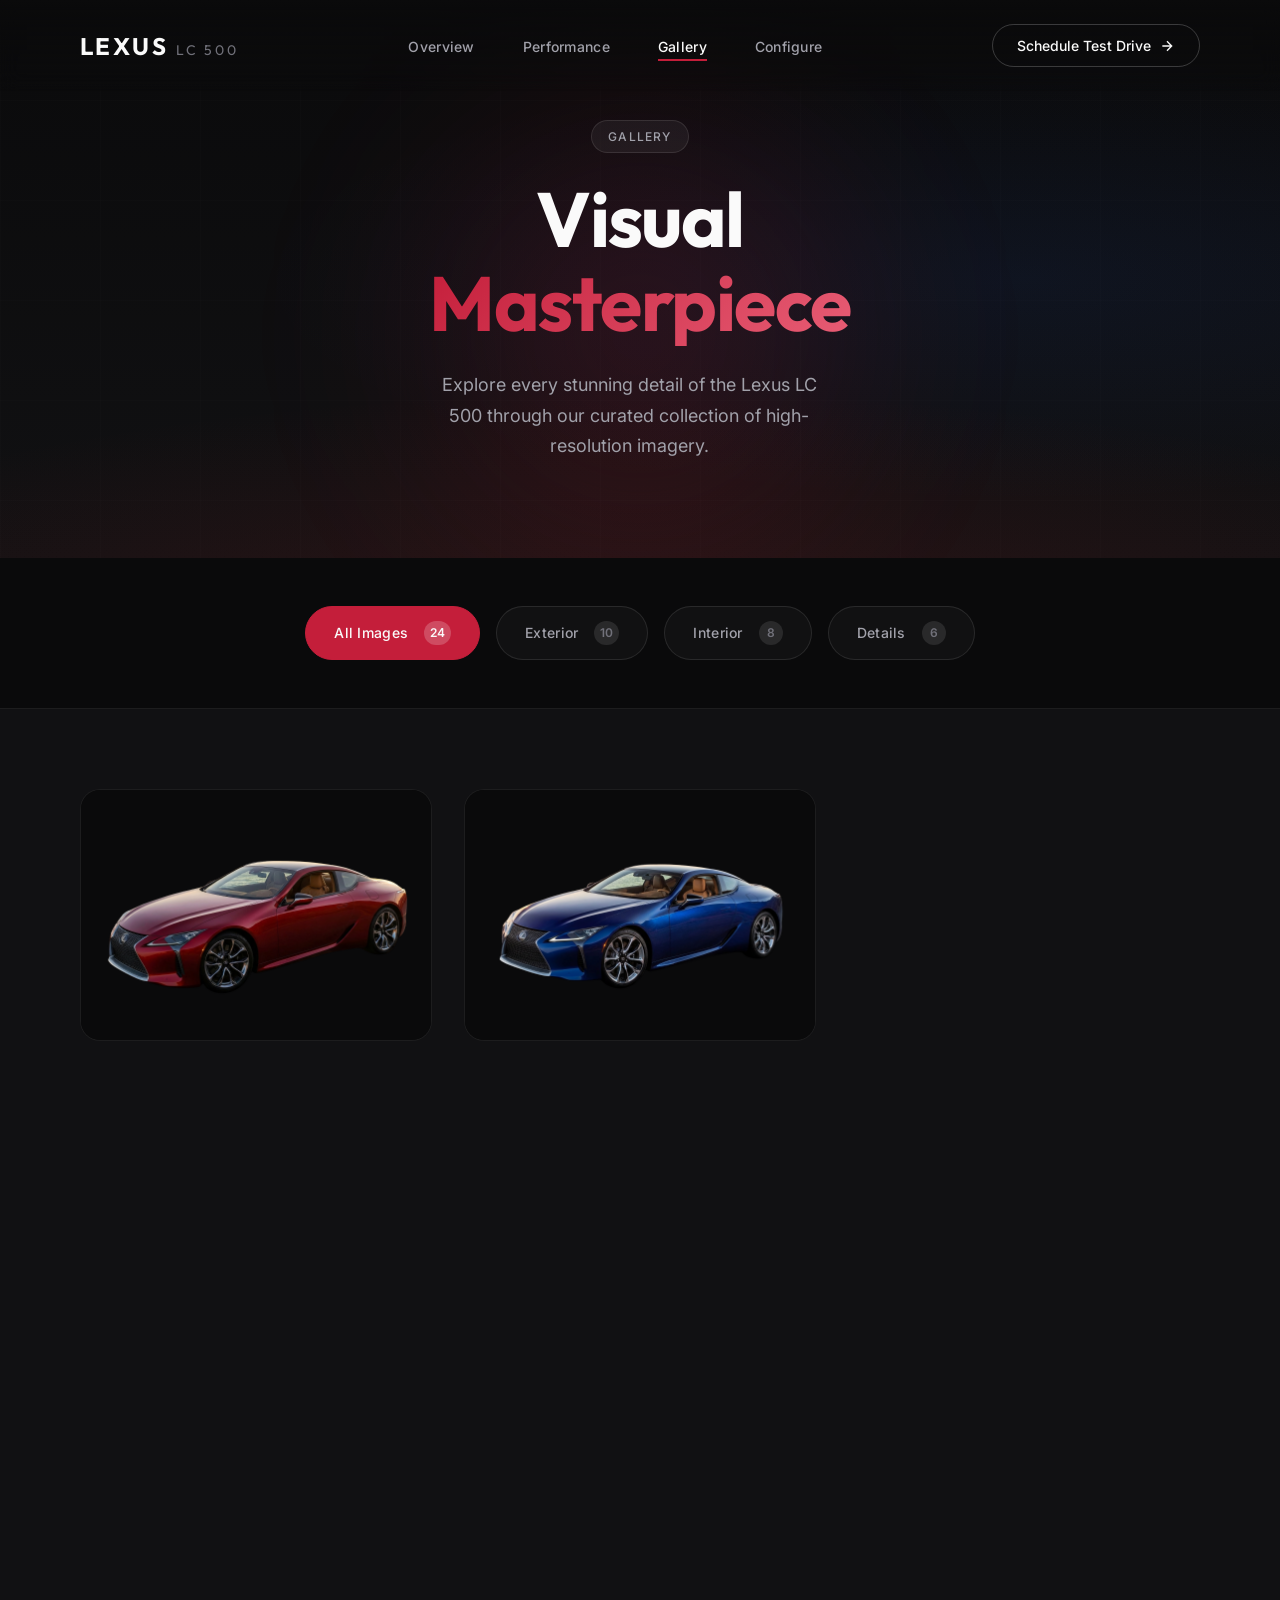
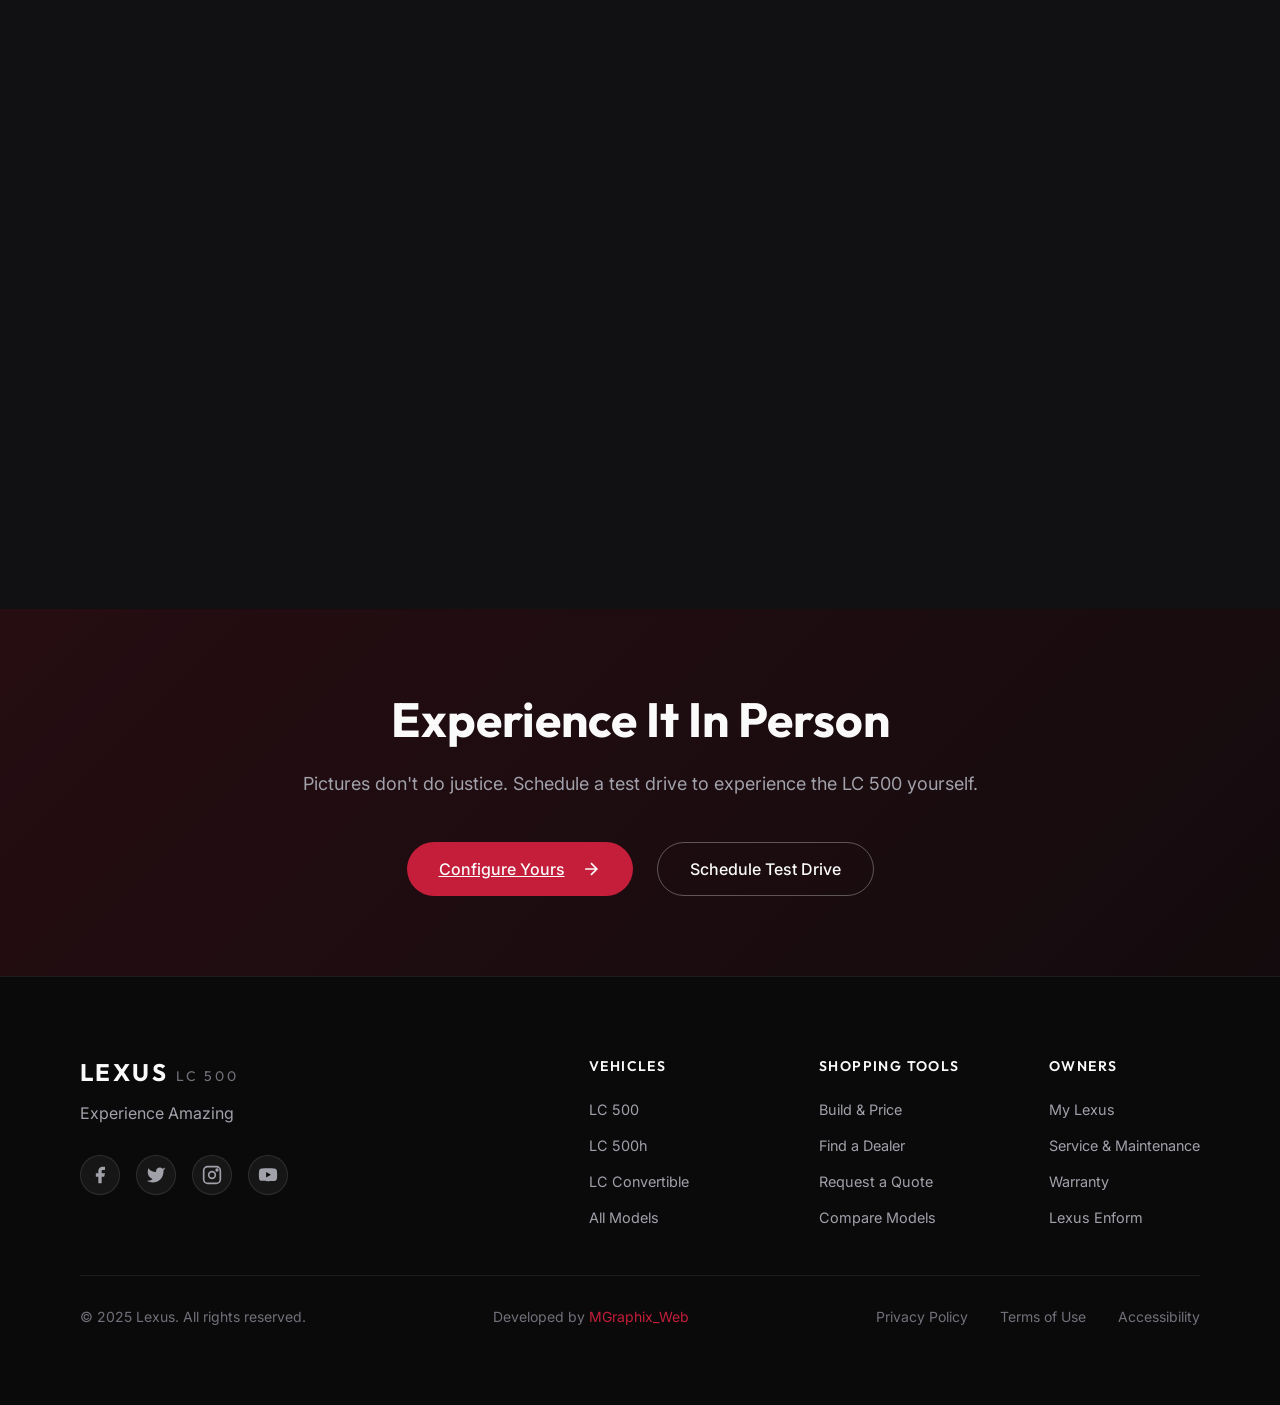
==== commit d6de43a9: "Update project files" ====
--- a/gallery.html
+++ b/gallery.html
@@ -423,6 +423,8 @@
 
     <div class="footer-bottom">
       <p class="copyright">&copy; 2025 Lexus. All rights reserved.</p>
+     <p class="copyright">Developed by <a class="MGraphix_Web" href="https://ayoolamuhammed.com.ng/" target="_blank">MGraphix_Web</a></p>
+      <div class="footer-legal">
       <div class="footer-legal">
         <a href="#">Privacy Policy</a>
         <a href="#">Terms of Use</a>
--- a/style.css
+++ b/style.css
@@ -2532,3 +2532,13 @@
     text-align: left;
   }
 }
+
+.MGraphix_Web{
+  color: var(--accent-red);
+  text-decoration: none;
+}
+
+.MGraphix_Web:hover{
+  color: red;
+  text-decoration: none;
+}
